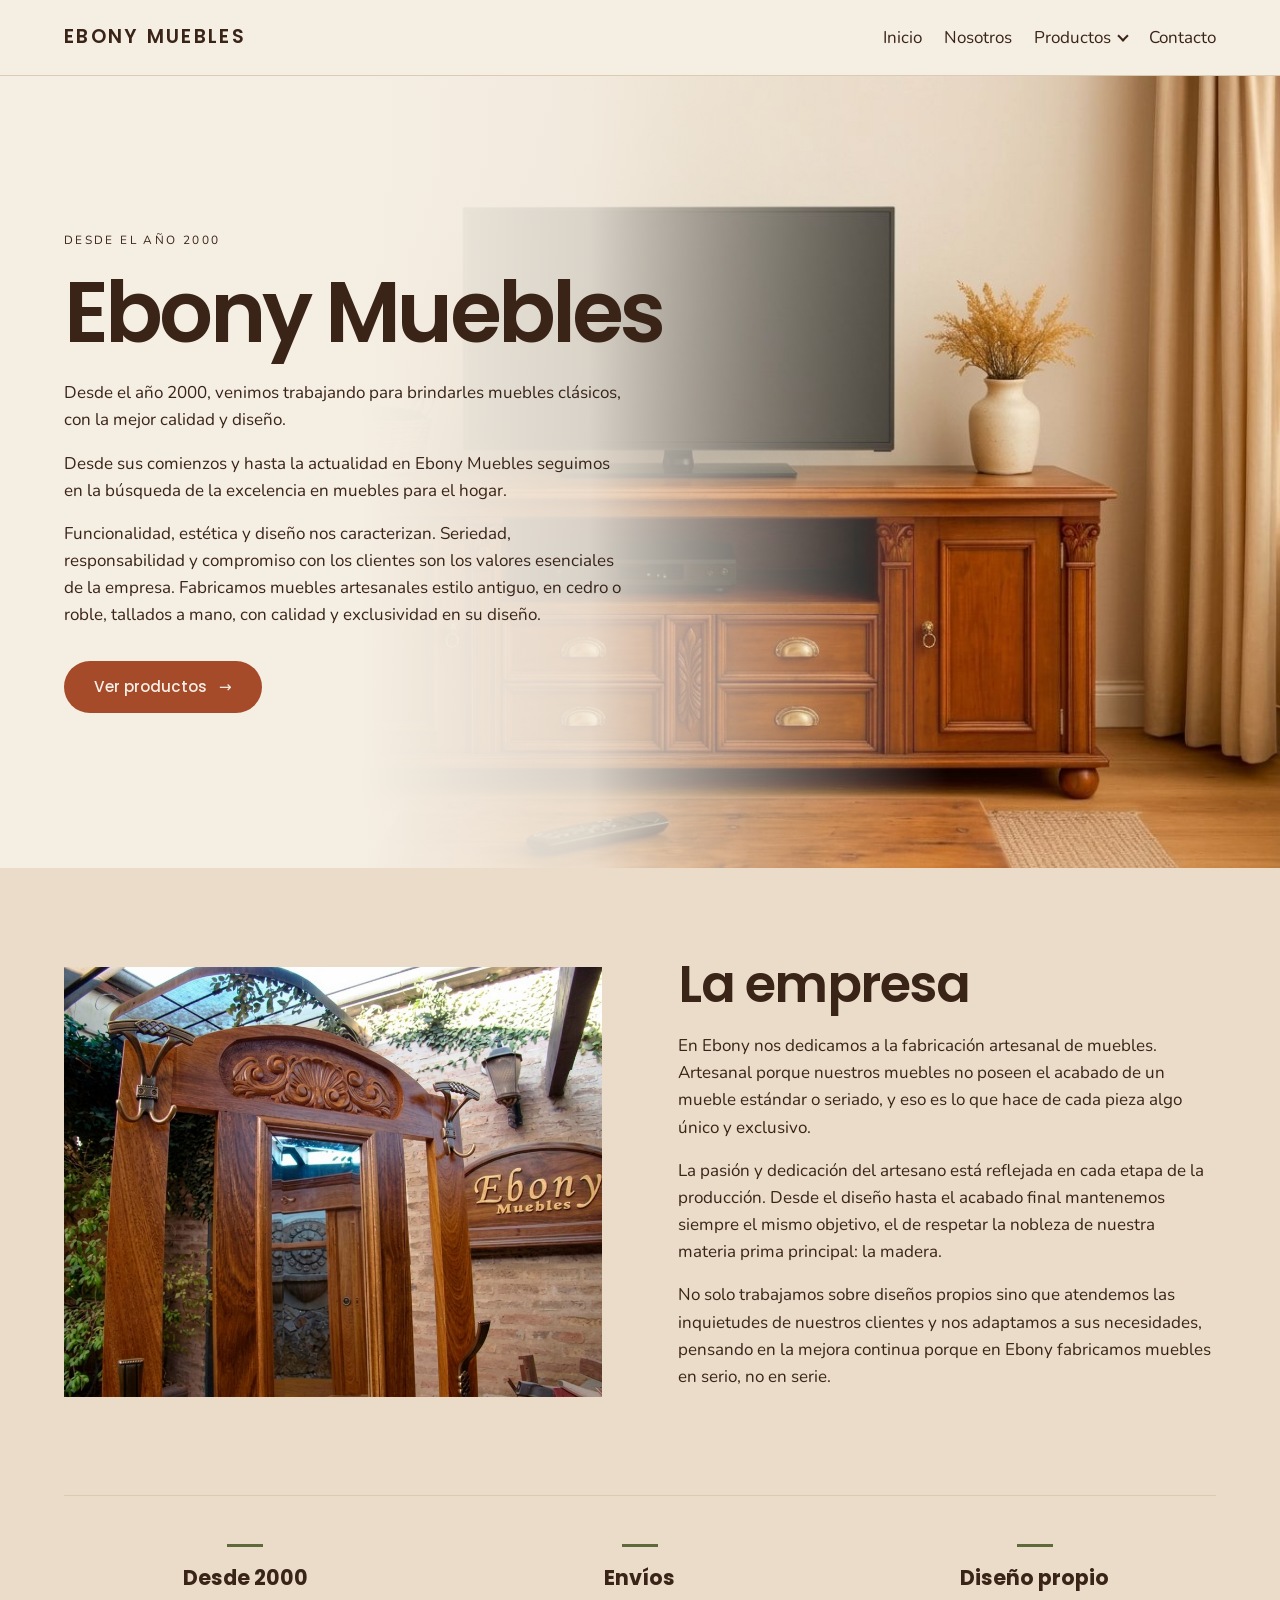
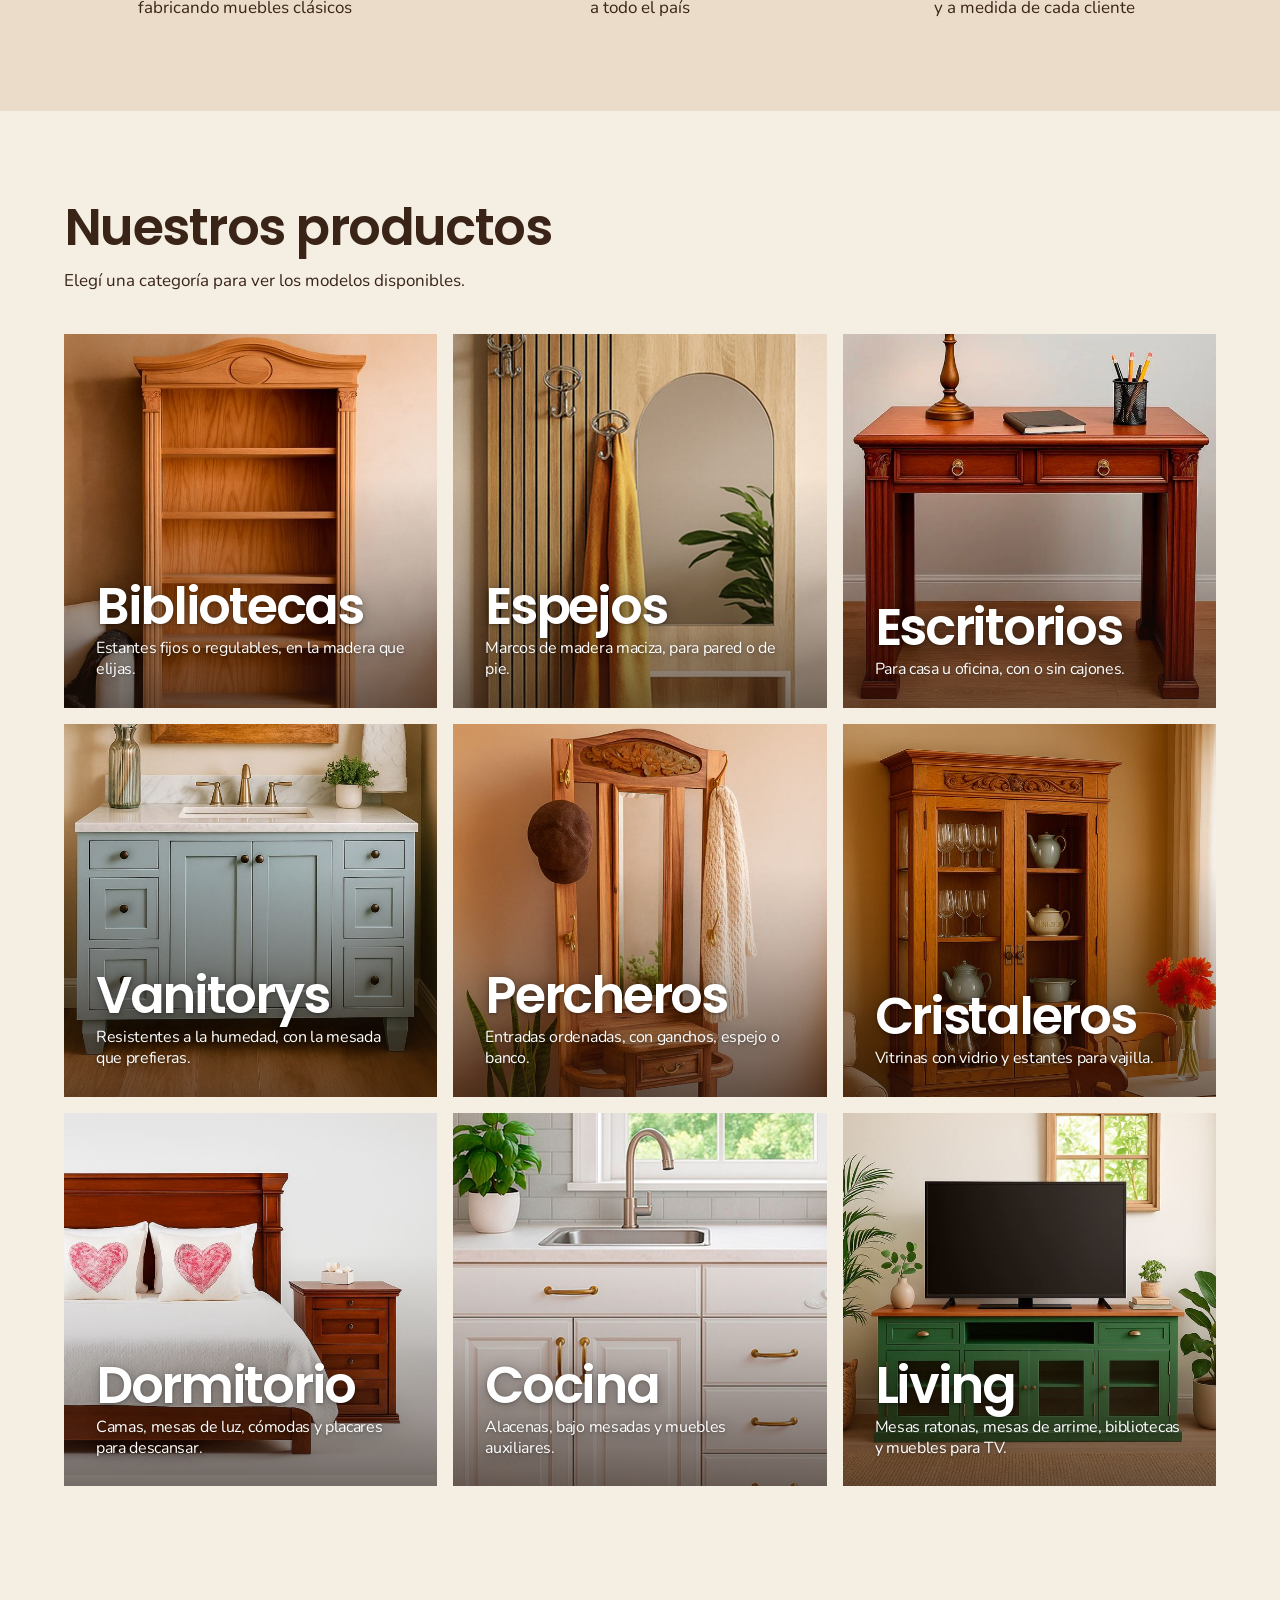
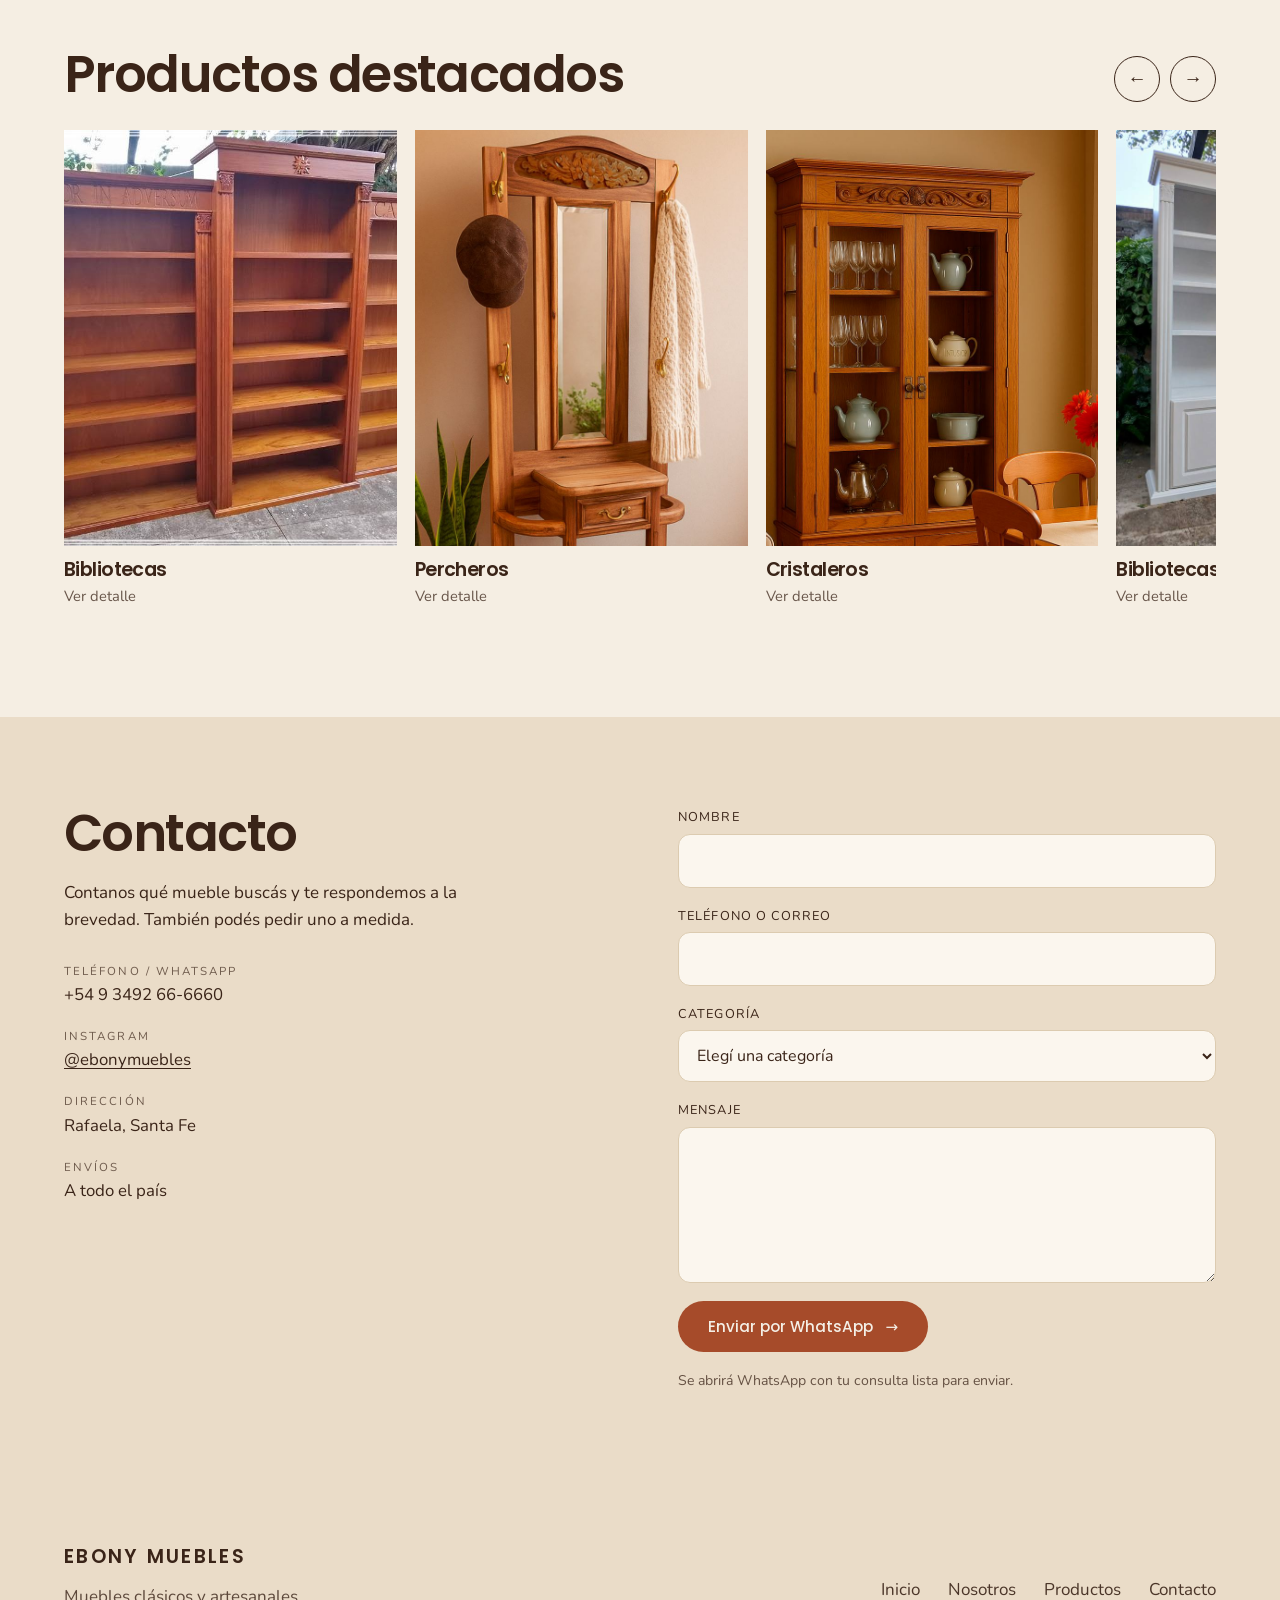
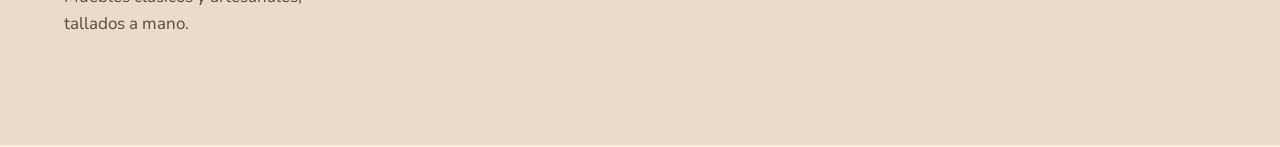
==== index.html @ c11d45dd "initial commit" ====
<!DOCTYPE html>
<html lang="es">
<head>
<meta charset="utf-8">
<meta name="viewport" content="width=device-width, initial-scale=1, viewport-fit=cover">
<title>Ebony Muebles — Muebles artesanales clásicos</title>
<link href="https://fonts.googleapis.com/css2?family=Poppins:wght@500;600;700&family=Nunito:wght@400;500;600;700&display=swap" rel="stylesheet">
<style>
:root{--bg:#f5eee3;--ink:#3a2418;--wood:#a64b2a;--moss:#5d6b3b;--sand:#eadcc8;--card:#fbf6ee;--line:#dccbb0;--olive:#a64b2a;--btnh:#6e3a22;--band:#4f5a35;--boucle:#d9cdbd;
box-sizing:border-box;padding-top:env(safe-area-inset-top,0px);padding-bottom:env(safe-area-inset-bottom,0px)}
html{color-scheme:light;scroll-padding-top:env(safe-area-inset-top,0px);scroll-behavior:smooth}
*{box-sizing:border-box}
body{margin:0;background:var(--bg);color:var(--ink);font:400 17px/1.6 Nunito,system-ui,sans-serif}
h1,h2,h3{font-family:Poppins,Nunito,system-ui,sans-serif;font-weight:600;line-height:1.05;letter-spacing:-.03em;margin:0}
a{color:inherit}
:focus-visible{outline:3px solid var(--wood);outline-offset:3px}
nav{display:flex;justify-content:space-between;align-items:center;padding:20px 5vw;position:sticky;top:env(safe-area-inset-top,0px);background:var(--bg);z-index:5;border-bottom:1px solid var(--line)}
nav b{font-family:Poppins,Nunito,system-ui,sans-serif;font-size:1.2rem;letter-spacing:.12em;text-transform:uppercase;font-weight:600}
nav div a{margin-left:22px;text-decoration:none}
nav div a:hover{color:var(--wood)}
.hero{position:relative;min-height:88vh;display:flex;align-items:center;padding:10vh 5vw;overflow:hidden;background:var(--bg)}
.hero h1{font-size:clamp(2.8rem,6.6vw,5.4rem);font-weight:600;letter-spacing:-.045em;line-height:.98}
.hero p{max-width:56ch;margin:0 0 16px}.hero h1{margin-bottom:24px}.hero .btn{margin-top:16px}
.btn{display:inline-block;background:var(--olive);color:#f4efe6;padding:15px 30px;border-radius:0;text-decoration:none;font-weight:500;font-size:.76rem;letter-spacing:.16em;text-transform:uppercase}
.btn:hover{filter:brightness(1.1)}

section{padding:10vh 5vw}
.about{background:var(--sand);display:grid;grid-template-columns:1fr 1fr;gap:6vw}
.about h2,.products h2{font-size:clamp(2.1rem,4vw,3.2rem)}
.about p{max-width:60ch;margin:0 0 16px}
.facts{display:grid;gap:20px;align-content:start}
.facts div{border-left:4px solid var(--moss);padding-left:18px}
.facts strong{font-size:1.7rem;font-family:Poppins,Nunito,system-ui,sans-serif;font-size:1.5rem;display:block}
.products h2{margin-bottom:12px}
.products>p{margin:0 0 40px;max-width:55ch}
.grid{display:grid;grid-template-columns:repeat(3,1fr);gap:16px}
.cat{position:relative;aspect-ratio:1/1;overflow:hidden;display:flex;flex-direction:column;justify-content:flex-end;padding:0 32px 28px;background:var(--img,none) center/cover,linear-gradient(160deg,var(--c1),var(--c2))}
.cat::after{content:"";position:absolute;inset:0;background:linear-gradient(to bottom,transparent 45%,var(--card) 92%);pointer-events:none}
.cat>*{position:relative;z-index:1}
.cat h3{font-size:clamp(2.1rem,3.8vw,3.1rem);margin-bottom:18px}
.cat .btn{align-self:flex-start;padding:12px 24px}


@media(max-width:900px){.grid{grid-template-columns:repeat(2,1fr)}}
@media(max-width:560px){.grid{grid-template-columns:1fr}.cat{padding:0 22px 22px}}
.gal{padding:6vh 5vw 10vh}.back{display:inline-block;margin-bottom:28px}
.gal h2{font-size:clamp(2.2rem,5vw,3.8rem)}.gal>p{margin:10px 0 36px;max-width:55ch}
.ggrid{display:grid;grid-template-columns:repeat(auto-fill,minmax(250px,1fr));gap:16px;margin-bottom:40px}
.gi{background:var(--card);border:1px solid var(--line)}
.gi i{display:block;aspect-ratio:4/3;background:var(--img,none) center/cover,linear-gradient(160deg,var(--c1),var(--c2))}
.gi div{padding:14px 16px 18px}.gi h3{font-size:1.5rem}.gi p{margin:4px 0 0;font-size:.92rem;opacity:.8}
.dd{display:inline-block;position:relative;margin-left:22px}
.dd summary{cursor:pointer;list-style:none;padding:4px 0}.dd summary::-webkit-details-marker{display:none}
.dd summary::after{content:"";display:inline-block;width:6px;height:6px;margin:0 0 3px 8px;border:solid currentColor;border-width:0 2px 2px 0;transform:rotate(45deg)}
.dd[open] summary::after{transform:rotate(-135deg);margin-bottom:-2px}
.dd summary:hover{color:var(--wood)}
.dd ul{position:absolute;right:0;top:calc(100% + 14px);min-width:210px;margin:0;padding:8px 0;list-style:none;background:var(--card);border:1px solid var(--line);box-shadow:0 8px 24px rgba(60,40,20,.12)}
.dd li a{display:block;margin:0;padding:9px 20px}.dd li a:hover{background:var(--sand);color:var(--wood)}
.dd li:first-child{border-bottom:1px solid var(--line);margin-bottom:6px}


@media(max-width:760px){.dd{margin-left:14px}.about{grid-template-columns:1fr}.hero{min-height:0;align-items:flex-start}.hero-bg{top:auto;height:55%;background-size:cover;background-position:center}.hero::after{background:linear-gradient(180deg,var(--bg) 0%,rgba(245,238,227,.93) 60%,rgba(245,238,227,.35) 100%)!important}nav div a{margin-left:14px}}
@media(prefers-reduced-motion:reduce){html{scroll-behavior:auto}}
.cat:nth-child(1){--c1:#c9a98a;--c2:#ebdfd0}.cat:nth-child(2){--c1:#d6c7b6;--c2:#efe8de}.cat:nth-child(3){--c1:#8a6048;--c2:#d9c4b0}.cat:nth-child(4){--c1:#cfc2b3;--c2:#ece5db}.cat:nth-child(5){--c1:#b58d6c;--c2:#e6d3c0}.cat:nth-child(6){--c1:#9c7254;--c2:#dfcab6}.cat:nth-child(7){--c1:#d9cbbb;--c2:#f0e9e0}.cat:nth-child(8){--c1:#c4b09b;--c2:#e9dfd2}.cat:nth-child(9){--c1:#a98068;--c2:#e4d2c1}
.micro{margin-top:34px;padding-top:16px;border-top:1px solid var(--ink);display:inline-block;font-size:.72rem;letter-spacing:.18em;text-transform:uppercase}
.micro i{font-style:normal;margin:0 8px;opacity:.5}
.band{background:var(--band);color:#f1ece0;display:grid;grid-template-columns:1fr auto 1fr;align-items:center;gap:24px;padding:44px 5vw}
.band p{font:600 clamp(1.6rem,3.4vw,2.7rem)/1.1 Poppins,Nunito,system-ui,sans-serif;margin:0;text-align:center}
.bl,.br{font-size:.72rem;letter-spacing:.16em;text-transform:uppercase;line-height:1.9;opacity:.85}
.br{text-align:right}
@media(max-width:760px){.band{grid-template-columns:1fr;text-align:center}.br{text-align:center}}
footer{background:var(--sand);color:var(--ink);padding:60px 5vw 28px;display:grid;grid-template-columns:1.4fr 1.2fr 1fr;gap:36px}
footer b{font:600 1.2rem Poppins,Nunito,system-ui,sans-serif;letter-spacing:.12em;text-transform:uppercase}
footer p{opacity:.8;max-width:30ch;margin:12px 0 0}
footer h4{margin:0 0 14px;font-size:.72rem;letter-spacing:.18em;text-transform:uppercase;opacity:.7;font-weight:500}
footer ul{list-style:none;margin:0;padding:0}footer ul.two{columns:2}
footer li{margin-bottom:8px}footer a{text-decoration:none;opacity:.9}footer a:hover{text-decoration:underline}
footer small{grid-column:1/-1;border-top:1px solid var(--line);padding-top:20px;opacity:.7}
@media(max-width:760px){footer{grid-template-columns:1fr}}
.hero-bg{position:absolute;inset:0;background:var(--hero-img,none) no-repeat right center/auto 100%}
.hero-bg svg{position:absolute;inset:0;width:100%;height:100%}
.hero::after{content:"";position:absolute;inset:0;background:linear-gradient(90deg,var(--bg) 0%,var(--bg) 28%,rgba(245,238,227,.88) 46%,rgba(245,238,227,0) 74%);pointer-events:none}
.hero>div:last-child{position:relative;z-index:1;max-width:620px}
.eyebrow{font-size:.74rem;letter-spacing:.2em;text-transform:uppercase;margin-bottom:22px}
.foto{display:block;width:100%;aspect-ratio:4/3;object-fit:cover;margin-bottom:32px}
.about{align-items:start}
.about{align-items:center}
.foto{margin-bottom:0;aspect-ratio:5/4}
.about .facts{grid-column:1/-1;grid-template-columns:repeat(3,1fr);gap:32px;padding-top:48px;margin-top:12px;border-top:1px solid var(--line)}
@media(max-width:760px){.about .facts{grid-template-columns:1fr;gap:24px;padding-top:32px}}
.btn{transition:background .3s,transform .3s,box-shadow .3s}
.btn::after{content:"\2192";display:inline-block;margin-left:12px;transition:transform .3s}
.btn:hover{filter:none;background:var(--btnh);transform:translateY(-3px);box-shadow:0 10px 22px rgba(42,33,28,.25)}
.btn:hover::after{transform:translateX(6px)}
.btn:active{transform:translateY(0);box-shadow:none}
.cat{background:linear-gradient(160deg,var(--c1),var(--c2))}
.cat::before{content:"";position:absolute;inset:0;background:var(--img,none) center/cover;transition:transform .8s cubic-bezier(.2,.7,.2,1)}
.cat:hover::before{transform:scale(1.08)}
.fotobox{overflow:hidden}
.fotobox .foto{transition:transform .8s cubic-bezier(.2,.7,.2,1)}
.fotobox:hover .foto{transform:scale(1.07)}
@media(prefers-reduced-motion:reduce){.btn,.btn::after,.cat::before,.fotobox .foto{transition:none}.btn:hover,.cat:hover::before,.fotobox:hover .foto,.btn:hover::after{transform:none}}
.contact{display:grid;grid-template-columns:1fr 1fr;gap:6vw;background:var(--sand)}
.contact h2{font-size:clamp(2.1rem,4vw,3.2rem);margin-bottom:18px}
.contact p{max-width:46ch;margin:0 0 28px}
.contact dl{margin:0}.contact dt{font-size:.72rem;letter-spacing:.18em;text-transform:uppercase;opacity:.7;margin-top:18px}
.contact dd{margin:2px 0 0;font-size:1.05rem}
#cf{display:grid;gap:18px;align-content:start}
#cf label{display:grid;gap:6px;font-size:.8rem;letter-spacing:.08em;text-transform:uppercase}
#cf input,#cf select,#cf textarea{font:inherit;font-size:1rem;letter-spacing:0;text-transform:none;color:var(--ink);background:var(--card);border:1px solid var(--line);border-radius:0;padding:13px 14px;width:100%}
#cf input:focus,#cf select:focus,#cf textarea:focus{outline:2px solid var(--wood);outline-offset:0}
#cf .invalid{border-color:#a33}
#cf button{justify-self:start;border:0;cursor:pointer;font-family:inherit}
.note{margin:0!important;font-size:.88rem;opacity:.75}
@media(max-width:760px){.contact{grid-template-columns:1fr;gap:36px}}
.contact dd a{text-decoration:underline;text-underline-offset:3px}.contact dd a:hover{color:var(--wood)}
.ggrid.masonry{display:grid;grid-template-columns:repeat(auto-fill,minmax(240px,1fr));gap:16px}
.ph{margin:0;aspect-ratio:1/1;overflow:hidden;cursor:zoom-in;background:var(--sand)}
.ph img{display:block;width:100%;height:100%;object-fit:cover;transition:transform .8s cubic-bezier(.2,.7,.2,1)}
.ph:hover img{transform:scale(1.06)}
#lb{position:fixed;inset:0;background:rgba(20,14,10,.93);display:none;align-items:center;justify-content:center;z-index:50}
#lb.on{display:flex}
#lb img{max-width:90vw;max-height:88vh;object-fit:contain}
.lbb{position:absolute;background:none;border:0;color:#f4efe6;font-size:2.6rem;line-height:1;cursor:pointer;padding:14px}
#lbp,#lbn{top:50%;transform:translateY(-50%)}
@media(prefers-reduced-motion:reduce){.ph img{transition:none}.ph:hover img{transform:none}}
.band{grid-template-columns:1fr;text-align:center}
footer{grid-template-columns:1fr auto;align-items:center}
footer ul.fl{display:flex;gap:28px;flex-wrap:wrap}footer ul.fl li{margin:0}
@media(max-width:760px){footer{grid-template-columns:1fr}footer ul.fl{gap:20px}}
@media(max-width:760px){
nav{flex-direction:column;gap:8px;padding:12px 5vw}
nav b{font-size:1rem}
nav div{display:flex;flex-wrap:wrap;justify-content:center;align-items:center;gap:4px 20px}
nav div a,.dd{margin-left:0;font-size:.95rem}
.dd{position:static}
.dd ul{left:5vw;right:5vw;top:100%;min-width:0}
}
@keyframes rise{from{opacity:0;transform:translateY(26px)}to{opacity:1;transform:none}}
@keyframes heroin{from{opacity:0;transform:scale(1.05)}}
@keyframes navin{from{opacity:0;transform:translateY(-14px)}}
nav{animation:navin .7s ease backwards}
.hero-bg{animation:heroin 1.8s ease-out backwards}
.hero>div:last-child>*{animation:rise .9s cubic-bezier(.2,.7,.2,1) backwards;animation-delay:calc(var(--i,0)*.13s + .15s)}
.hero>div:last-child>:nth-child(2){--i:1}.hero>div:last-child>:nth-child(3){--i:2}.hero>div:last-child>:nth-child(4){--i:3}.hero>div:last-child>:nth-child(5){--i:4}.hero>div:last-child>:nth-child(6){--i:5}
.gal>*:not(.ggrid){animation:rise .8s cubic-bezier(.2,.7,.2,1) backwards}
.rv{opacity:0;transform:translateY(30px);transition:opacity .9s ease,transform .9s cubic-bezier(.2,.7,.2,1);transition-delay:var(--d,0s)}
.rv.in{opacity:1;transform:none}
@media(prefers-reduced-motion:reduce){nav,.hero-bg,.hero>div:last-child>*,.gal>*{animation:none}.rv{opacity:1;transform:none;transition:none}}
.vacio{grid-column:1/-1;opacity:.75;margin:0}
.cat{color:#fff;text-decoration:none}
.cat::after{background:linear-gradient(to top,rgba(32,18,10,.62) 0%,rgba(32,18,10,.18) 38%,rgba(32,18,10,0) 62%)}
.cat h3{font-size:clamp(2rem,4vw,3.4rem);letter-spacing:-.045em;line-height:1;margin-bottom:6px}
.cat p{margin:0;font-size:1rem;line-height:1.3;letter-spacing:-.02em;max-width:34ch}
.cat h3,.cat p{text-shadow:0 2px 14px rgba(0,0,0,.35),0 1px 3px rgba(0,0,0,.3)}
.btn{border-radius:999px;font-family:Poppins,Nunito,system-ui,sans-serif;font-weight:500;font-size:.95rem;letter-spacing:0;text-transform:none;padding:14px 30px}
#cf button{font-family:Poppins,Nunito,system-ui,sans-serif}
#cf input,#cf select,#cf textarea{border-radius:12px}
.facts strong{font-size:1.3rem}
.featured{padding:8vh 0 10vh 5vw}
.fhead{display:flex;justify-content:space-between;align-items:flex-end;gap:20px;padding-right:5vw;margin-bottom:28px}
.fhead h2{font-size:clamp(2.1rem,4vw,3.2rem)}
.farrows{display:flex;gap:10px}
.farrows button{width:46px;height:46px;border-radius:50%;border:1px solid var(--ink);background:none;color:var(--ink);font-size:1.2rem;cursor:pointer;transition:background .3s,color .3s,border-color .3s}
.farrows button:hover{background:var(--olive);border-color:var(--olive);color:#fff}
.ftrack{display:flex;gap:18px;overflow-x:auto;scroll-snap-type:x mandatory;padding:0 5vw 18px 0;scrollbar-width:thin;scrollbar-color:var(--line) transparent}
.fi{flex:0 0 clamp(240px,26vw,340px);scroll-snap-align:start;text-decoration:none}
.fi .im{aspect-ratio:4/5;overflow:hidden;background:var(--sand)}
.fi img{display:block;width:100%;height:100%;object-fit:cover;transition:transform .8s cubic-bezier(.2,.7,.2,1)}
.fi:hover img{transform:scale(1.07)}
.fi h3{font-size:1.2rem;margin:14px 0 2px}
.fi span{font-size:.92rem;opacity:.75}
@media(prefers-reduced-motion:reduce){.fi img{transition:none}.fi:hover img{transform:none}}
.facts div{border-left:0;padding-left:0;text-align:center}
.facts div::before{content:"";display:block;width:36px;height:3px;background:var(--moss);margin:0 auto 14px}
.featured{padding:8vh 5vw 10vh}
.fhead{padding-right:0}
.ftrack{padding:0 0 18px}
#lb{padding:3vh 3vw}
.lbbox{display:flex;width:min(1100px,100%);height:min(86vh,760px);background:var(--bg);overflow:hidden}
.lbimg{position:relative;flex:1 1 60%;min-width:0;background:#1d130d;display:flex;align-items:center;justify-content:center}
#lb .lbimg img{width:100%;height:100%;max-width:none;max-height:none;object-fit:contain}
.lbimg .lbb{background:rgba(0,0,0,.3);border-radius:50%;width:44px;height:44px;padding:0;font-size:1.8rem;display:flex;align-items:center;justify-content:center}
.lbinfo{flex:0 0 360px;padding:36px 30px;overflow:auto;display:flex;flex-direction:column;gap:12px;color:var(--ink)}
.lbinfo #lbcat{font-size:.8rem;letter-spacing:.12em;text-transform:uppercase;opacity:.65}
.lbinfo #lbcat:empty{display:none}
.lbinfo h3{font-size:1.7rem}
.lbinfo p{margin:0}
.lbinfo .price{font-weight:700;font-size:1.25rem;color:var(--wood)}
.lbinfo .price:empty{display:none}
.lbinfo .btn{align-self:flex-start;margin-top:10px;color:#fff}
.lbinfo .more{font-size:.92rem;text-decoration:underline;text-underline-offset:3px}
@media(max-width:760px){.lbbox{flex-direction:column;height:92vh}.lbimg{flex:0 0 50%}.lbinfo{flex:1 1 auto;padding:20px}}
</style>
</head>
<body>
<nav><b>Ebony Muebles</b><div><a href="#inicio">Inicio</a><a href="#nosotros">Nosotros</a><details class="dd" id="dd"><summary>Productos</summary><ul><li><a href="#productos">Ver todos</a></li><li><a href="#/bibliotecas">Bibliotecas</a></li><li><a href="#/espejos">Espejos</a></li><li><a href="#/escritorios">Escritorios</a></li><li><a href="#/vanitorys">Vanitorys</a></li><li><a href="#/percheros">Percheros</a></li><li><a href="#/cristaleros">Cristaleros</a></li><li><a href="#/dormitorio">Dormitorio</a></li><li><a href="#/cocina">Cocina</a></li><li><a href="#/living">Living</a></li></ul></details><a href="#contacto">Contacto</a></div></nav>

<div id="home">
<header class="hero" id="inicio">
<div class="hero-bg" role="img" aria-label="Mueble de living tallado en madera" style="--hero-img:url(imagenes/inicio.jpg)"></div>
<div>
<div class="eyebrow">Desde el año 2000</div>
<h1>Ebony Muebles</h1>
<p>Desde el año 2000, venimos trabajando para brindarles muebles clásicos, con la mejor calidad y diseño.</p>
<p>Desde sus comienzos y hasta la actualidad en Ebony Muebles seguimos en la búsqueda de la excelencia en muebles para el hogar.</p>
<p>Funcionalidad, estética y diseño nos caracterizan. Seriedad, responsabilidad y compromiso con los clientes son los valores esenciales de la empresa. Fabricamos muebles artesanales estilo antiguo, en cedro o roble, tallados a mano, con calidad y exclusividad en su diseño.</p>
<a class="btn" href="#productos">Ver productos</a>
</div>
</header>

<section class="about" id="nosotros">
<div class="fotobox"><img class="foto" alt="Perchero tallado a mano en el taller de Ebony Muebles" src="imagenes/empresa.jpg"></div>
<div class="atext">
<h2>La empresa</h2>
<p style="margin-top:20px">En Ebony nos dedicamos a la fabricación artesanal de muebles. Artesanal porque nuestros muebles no poseen el acabado de un mueble estándar o seriado, y eso es lo que hace de cada pieza algo único y exclusivo.</p>
<p>La pasión y dedicación del artesano está reflejada en cada etapa de la producción. Desde el diseño hasta el acabado final mantenemos siempre el mismo objetivo, el de respetar la nobleza de nuestra materia prima principal: la madera.</p>
<p>No solo trabajamos sobre diseños propios sino que atendemos las inquietudes de nuestros clientes y nos adaptamos a sus necesidades, pensando en la mejora continua porque en Ebony fabricamos muebles en serio, no en serie.</p>
</div>
<div class="facts">
<div><strong>Desde 2000</strong>fabricando muebles clásicos</div>
<div><strong>Envíos</strong>a todo el país</div>
<div><strong>Diseño propio</strong>y a medida de cada cliente</div>
</div>
</section>

<section class="products" id="productos">
<h2>Nuestros productos</h2>
<p>Elegí una categoría para ver los modelos disponibles.</p>
<div class="grid">
<a class="cat" style="--img:url(imagenes/portadas/bibliotecas.jpg)" href="#/bibliotecas"><h3>Bibliotecas</h3><p>Estantes fijos o regulables, en la madera que elijas.</p></a>
<a class="cat" style="--img:url(imagenes/portadas/espejos.jpg)" href="#/espejos"><h3>Espejos</h3><p>Marcos de madera maciza, para pared o de pie.</p></a>
<a class="cat" style="--img:url(imagenes/portadas/escritorios.jpg)" href="#/escritorios"><h3>Escritorios</h3><p>Para casa u oficina, con o sin cajones.</p></a>
<a class="cat" style="--img:url(imagenes/portadas/vanitorys.jpg)" href="#/vanitorys"><h3>Vanitorys</h3><p>Resistentes a la humedad, con la mesada que prefieras.</p></a>
<a class="cat" style="--img:url(imagenes/portadas/percheros.jpg)" href="#/percheros"><h3>Percheros</h3><p>Entradas ordenadas, con ganchos, espejo o banco.</p></a>
<a class="cat" style="--img:url(imagenes/portadas/cristaleros.jpg)" href="#/cristaleros"><h3>Cristaleros</h3><p>Vitrinas con vidrio y estantes para vajilla.</p></a>
<a class="cat" style="--img:url(imagenes/portadas/dormitorio.jpg)" href="#/dormitorio"><h3>Dormitorio</h3><p>Camas, mesas de luz, cómodas y placares para descansar.</p></a>
<a class="cat" style="--img:url(imagenes/portadas/cocina.jpg)" href="#/cocina"><h3>Cocina</h3><p>Alacenas, bajo mesadas y muebles auxiliares.</p></a>
<a class="cat" style="--img:url(imagenes/portadas/living.jpg)" href="#/living"><h3>Living</h3><p>Mesas ratonas, mesas de arrime, bibliotecas y muebles para TV.</p></a>
</div>
</section>
<section class="featured" id="destacados">
<div class="fhead"><h2>Productos destacados</h2><div class="farrows"><button id="fp" aria-label="Anterior">&larr;</button><button id="fn" aria-label="Siguiente">&rarr;</button></div></div>
<div class="ftrack" id="ft" tabindex="0" aria-label="Productos destacados"></div>
</section>
<section class="contact" id="contacto">
<div>
<h2>Contacto</h2>
<p>Contanos qué mueble buscás y te respondemos a la brevedad. También podés pedir uno a medida.</p>
<dl>
<dt>Teléfono / WhatsApp</dt><dd>+54 9 3492 66-6660</dd>
<dt>Instagram</dt><dd><a href="https://www.instagram.com/ebonymuebles" target="_blank" rel="noopener">@ebonymuebles</a></dd>
<dt>Dirección</dt><dd>Rafaela, Santa Fe</dd>
<dt>Envíos</dt><dd>A todo el país</dd>
</dl>
</div>
<form id="cf" novalidate>
<label>Nombre<input id="cn" required autocomplete="name"></label>
<label>Teléfono o correo<input id="cc" required autocomplete="email"></label>
<label>Categoría<select id="cs"><option value="">Elegí una categoría</option><option value="Bibliotecas">Bibliotecas</option><option value="Espejos">Espejos</option><option value="Escritorios">Escritorios</option><option value="Vanitorys">Vanitorys</option><option value="Percheros">Percheros</option><option value="Cristaleros">Cristaleros</option><option value="Dormitorio">Dormitorio</option><option value="Cocina">Cocina</option><option value="Living">Living</option><option value="Otro">Otro mueble</option></select></label>
<label>Mensaje<textarea id="cm" rows="5" required></textarea></label>
<button class="btn" type="submit">Enviar por WhatsApp</button>
<p id="cr" class="note" role="status">Se abrirá WhatsApp con tu consulta lista para enviar.</p>
</form>
</section>
</div>

<main id="galeria" hidden>
<section class="gal"><a class="back" href="#productos">Volver a productos</a><h2 id="gt"></h2><p id="gd"></p><div class="ggrid" id="gg"></div><a class="btn" href="#contacto">Consultar por esta categoría</a></section>
</main>

<footer>
<div><b>Ebony Muebles</b><p>Muebles clásicos y artesanales, tallados a mano.</p></div>
<div><ul class="fl"><li><a href="#inicio">Inicio</a></li><li><a href="#nosotros">Nosotros</a></li><li><a href="#productos">Productos</a></li><li><a href="#contacto">Contacto</a></li></ul></div>
<small>© 2026 Ebony Muebles. Todos los derechos reservados.</small>
</footer>
<div id="lb" role="dialog" aria-modal="true" aria-label="Detalle del producto"><button class="lbb" id="lbx" aria-label="Cerrar" style="top:calc(env(safe-area-inset-top,0px) + 6px);right:8px">&times;</button>
<div class="lbbox"><div class="lbimg"><button class="lbb" id="lbp" aria-label="Anterior" style="left:8px">&lsaquo;</button><img alt=""><button class="lbb" id="lbn" aria-label="Siguiente" style="right:8px">&rsaquo;</button></div>
<aside class="lbinfo"><span id="lbcat"></span><h3 id="lbt"></h3><p id="lbd"></p><p class="price" id="lbpr"></p><a class="btn" id="lbw" target="_blank" rel="noopener">Consultar por WhatsApp</a><a class="more" id="lbmore" href="#">Ver más de esta categoría</a></aside></div></div>
<script src="config.js"></script>
<script>
const C={
bibliotecas:["Bibliotecas", "Estantes fijos o regulables, en la madera que elijas."],
espejos:["Espejos", "Marcos de madera maciza, para pared o de pie."],
escritorios:["Escritorios", "Para casa u oficina, con o sin cajones."],
vanitorys:["Vanitorys", "Resistentes a la humedad, con la mesada que prefieras."],
percheros:["Percheros", "Entradas ordenadas, con ganchos, espejo o banco."],
cristaleros:["Cristaleros", "Vitrinas con vidrio y estantes para vajilla."],
dormitorio:["Dormitorio", "Camas, mesas de luz, cómodas y placares para descansar."],
cocina:["Cocina", "Alacenas, bajo mesadas y muebles auxiliares."],
living:["Living", "Mesas ratonas, mesas de arrime, bibliotecas y muebles para TV."]};
const WA='5493492666660';
const cf=document.getElementById('cf'),cs=document.getElementById('cs');
cf.addEventListener('submit',e=>{
 e.preventDefault();
 const f=['cn','cc','cm'].map(i=>document.getElementById(i));let ok=true;
 f.forEach(x=>{const bad=!x.value.trim();x.classList.toggle('invalid',bad);if(bad)ok=false});
 const r=document.getElementById('cr');
 if(!ok){r.textContent='Completá tu nombre, un dato de contacto y el mensaje.';return}
 const body=`Nombre: ${f[0].value}\nContacto: ${f[1].value}\nCategoría: ${cs.value||'-'}\n\n${f[2].value}`;
 r.textContent='Se abrirá WhatsApp con tu consulta lista para enviar.';
 window.open(`https://wa.me/${WA}?text=${encodeURIComponent('Hola, quiero hacer una consulta.\n\n'+body)}`,'_blank','noopener');
});
let lastCat='';
/* ===== FOTOS DE CADA CATEGORÍA =====
   Las fotos van en la carpeta imagenes/<categoria>/ con nombres 01.jpg, 02.jpg, 03.jpg...
   Acá indicá cuántas fotos hay en cada carpeta. */
const FOTOS={bibliotecas: 20, espejos: 1, escritorios: 1, vanitorys: 1, percheros: 1, cristaleros: 1, dormitorio: 1, cocina: 1, living: 1};
const P=Object.fromEntries(Object.entries(FOTOS).map(([k,n])=>[k,Array.from({length:n},(_,i)=>`imagenes/${k}/${String(i+1).padStart(2,'0')}.jpg`)]));
/* Fotos de "Productos destacados": ['categoria', número de foto menos 1]. Ej: ['bibliotecas',2] es la foto 03 de esa carpeta. */
const DESTACADOS=[['bibliotecas',19],['percheros',0],['cristaleros',0],['bibliotecas',2],['dormitorio',0],['escritorios',0],['bibliotecas',15],['living',0],['vanitorys',0],['bibliotecas',18],['espejos',0],['cocina',0]];
/* Datos de cada producto (opcional). Clave: 'categoria/NN' (NN = número de la foto, ej. '03').
   Campos: n = nombre, d = descripción, p = precio. Si una foto no está acá, se muestra la categoría.
   Ejemplo:  'bibliotecas/03':{n:'Biblioteca blanca con puertas',d:'Dos cuerpos, estantes regulables.',p:'$ 450.000'}, */
const PRODUCTOS={
};
const pk=x=>x.k+'/'+String(x.i+1).padStart(2,'0');
const esc=s=>String(s).replace(/[&<>"']/g,c=>({'&':'&amp;','<':'&lt;','>':'&gt;','"':'&quot;',"'":'&#39;'}[c]));
let FEAT=DESTACADOS.map(([k,i])=>({u:(P[k]||[])[i],k,i})).filter(x=>x.u);
function renderFeat(){const t=document.getElementById('ft');t.innerHTML=FEAT.map((x,n)=>{const pr=PRODUCTOS[pk(x)]||{},nm=esc(pr.n||C[x.k][0]);return `<a class="fi" href="#/${x.k}" data-n="${n}"><div class="im"><img loading="lazy" src="${esc(x.u)}" alt="${nm}"></div><h3>${nm}</h3><span>${esc(pr.p||'Ver detalle')}</span></a>`}).join('')}
renderFeat();
(function(){const t=document.getElementById('ft');const go=d=>t.scrollBy({left:d*t.clientWidth*.8,behavior:'smooth'});
document.getElementById('fp').onclick=()=>go(-1);document.getElementById('fn').onclick=()=>go(1)})();
let slug='';
const lb=document.getElementById('lb'),lbi=lb.querySelector('.lbimg img'),g=id=>document.getElementById(id);let LBI=[],cur=0;
function openViewer(items,i){LBI=items;lbShow(i)}
function lbShow(i){const L=LBI;if(!L.length)return;cur=(i+L.length)%L.length;const it=L[cur],n=String(it.i+1).padStart(2,'0'),pr=PRODUCTOS[it.k+'/'+n]||{},cat=C[it.k][0],name=pr.n||cat,label=pr.n?pr.n+' ('+cat+')':cat+', foto '+n;
lbi.src=it.u;lbi.alt=name;g('lbcat').textContent=pr.n?cat:'';g('lbt').textContent=name;g('lbd').textContent=pr.d||C[it.k][1];g('lbpr').textContent=pr.p||'';
g('lbw').href='https://wa.me/'+WA+'?text='+encodeURIComponent('Hola, me interesa este mueble: '+label+'. ¿Podrían darme más información?');
g('lbmore').href='#/'+it.k;g('lbp').style.display=g('lbn').style.display=L.length>1?'':'none';lb.classList.add('on')}
function lbClose(){lb.classList.remove('on');lbi.removeAttribute('src')}
g('gg').addEventListener('click',e=>{const f=e.target.closest('.ph');if(f)openViewer((P[slug]||[]).map((u,i)=>({u,k:slug,i})),+f.dataset.i)});
g('ft').addEventListener('click',e=>{const a=e.target.closest('.fi');if(!a)return;e.preventDefault();openViewer(FEAT,+a.dataset.n)});
g('lbx').onclick=lbClose;g('lbmore').onclick=lbClose;
g('lbp').onclick=()=>lbShow(cur-1);g('lbn').onclick=()=>lbShow(cur+1);
lb.addEventListener('click',e=>{if(e.target===lb)lbClose()});
document.addEventListener('keydown',e=>{if(!lb.classList.contains('on'))return;if(e.key==='Escape')lbClose();if(e.key==='ArrowLeft')lbShow(cur-1);if(e.key==='ArrowRight')lbShow(cur+1)});
const io='IntersectionObserver' in window?new IntersectionObserver(es=>es.forEach(e=>{if(e.isIntersecting){e.target.classList.add('in');io.unobserve(e.target)}}),{threshold:.12,rootMargin:'0px 0px -5% 0px'}):null;
function rv(list){const by=new Map();list.forEach(el=>{if(el.classList.contains('rv'))return;el.classList.add('rv');const p=el.parentElement,k=by.get(p)||0;by.set(p,k+1);el.style.setProperty('--d',(k%3)*.12+'s');io?io.observe(el):el.classList.add('in')})}
rv(document.querySelectorAll('.band p,.about .fotobox,.about .atext,.about .facts>div,.products h2,.products>p,.cat,.contact>div,#cf,footer>*'));
rv(document.querySelectorAll('.fhead,.ftrack'));
function rvGal(){rv(document.querySelectorAll('#gg .ph,#gg .gi'))}
const home=document.getElementById('home'),gal=document.getElementById('galeria');
function route(){
 const m=location.hash.match(/^#\/(\w+)/),c=m&&C[m[1]];
 if(c){
  document.getElementById('gt').textContent=c[0];document.getElementById('gd').textContent=c[1];
  const gg=document.getElementById('gg'),ph=P[m[1]]||[];slug=m[1];gg.className='ggrid masonry';gg.innerHTML=ph.length?ph.map((u,i)=>`<figure class="ph" data-i="${i}"><img loading="lazy" src="${u}" alt="${c[0]} de Ebony Muebles, foto ${i+1}"></figure>`).join(''):'<p class="vacio">Pronto vamos a subir fotos de esta categoría.</p>';
  lastCat=c[0];rvGal();home.hidden=true;gal.hidden=false;window.scrollTo(0,0);document.title=c[0]+" — Ebony Muebles";
 }else{
  const was=home.hidden;if(location.hash==='#contacto'&&lastCat&&was)cs.value=lastCat;home.hidden=false;gal.hidden=true;document.title="Ebony Muebles — Muebles artesanales clásicos";
  const t=document.getElementById(location.hash.slice(1));if(t&&was)t.scrollIntoView();
 }
}
const dd=document.getElementById('dd');
document.addEventListener('click',e=>{if(!dd.contains(e.target)||e.target.closest('li a'))dd.open=false});
document.addEventListener('keydown',e=>{if(e.key==='Escape')dd.open=false});
/* ===== Productos desde Supabase (si config.js está completo) ===== */
async function cargarSupabase(){
 if(typeof SUPA_URL!=='string'||!SUPA_URL||!SUPA_KEY)return false;
 try{
  const r=await fetch(SUPA_URL.replace(/\/+$/,'')+'/rest/v1/productos?select=*&visible=eq.true&order=orden.asc,id.asc',{headers:{apikey:SUPA_KEY}});
  if(!r.ok)return false;
  const rows=await r.json(),seen={},dest=[];
  rows.forEach(x=>{const k=x.categoria;if(!C[k]||!x.imagen_url)return;
   if(!seen[k]){seen[k]=1;P[k]=[];Object.keys(PRODUCTOS).forEach(q=>{if(q.startsWith(k+'/'))delete PRODUCTOS[q]})}
   const i=P[k].push(x.imagen_url)-1;
   PRODUCTOS[k+'/'+String(i+1).padStart(2,'0')]={n:x.nombre,d:x.descripcion||''};
   if(x.destacado)dest.push({u:x.imagen_url,k,i})});
  if(dest.length)FEAT=dest;
  return rows.length>0;
 }catch(e){return false}
}
addEventListener('hashchange',route);route();
cargarSupabase().then(ok=>{if(!ok)return;renderFeat();if(location.hash.startsWith('#/'))route()});
</script>
</body>
</html>
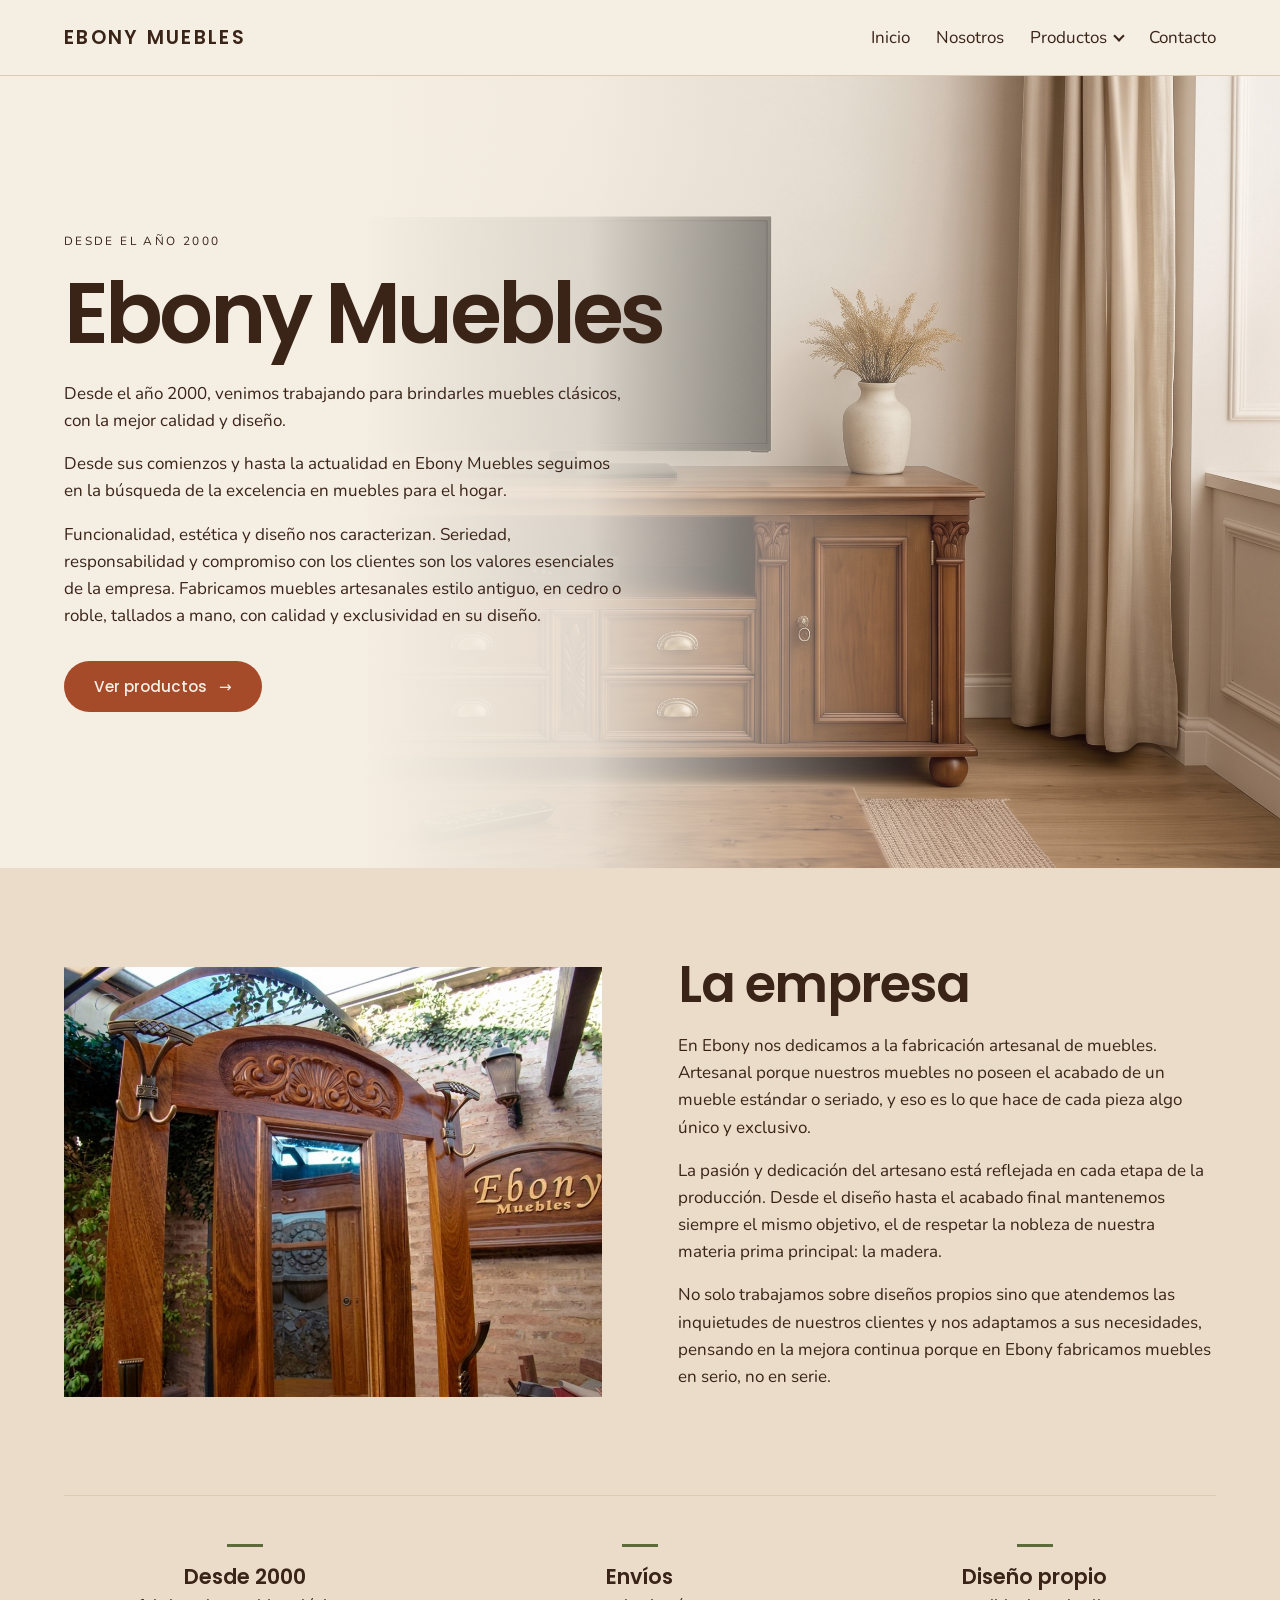
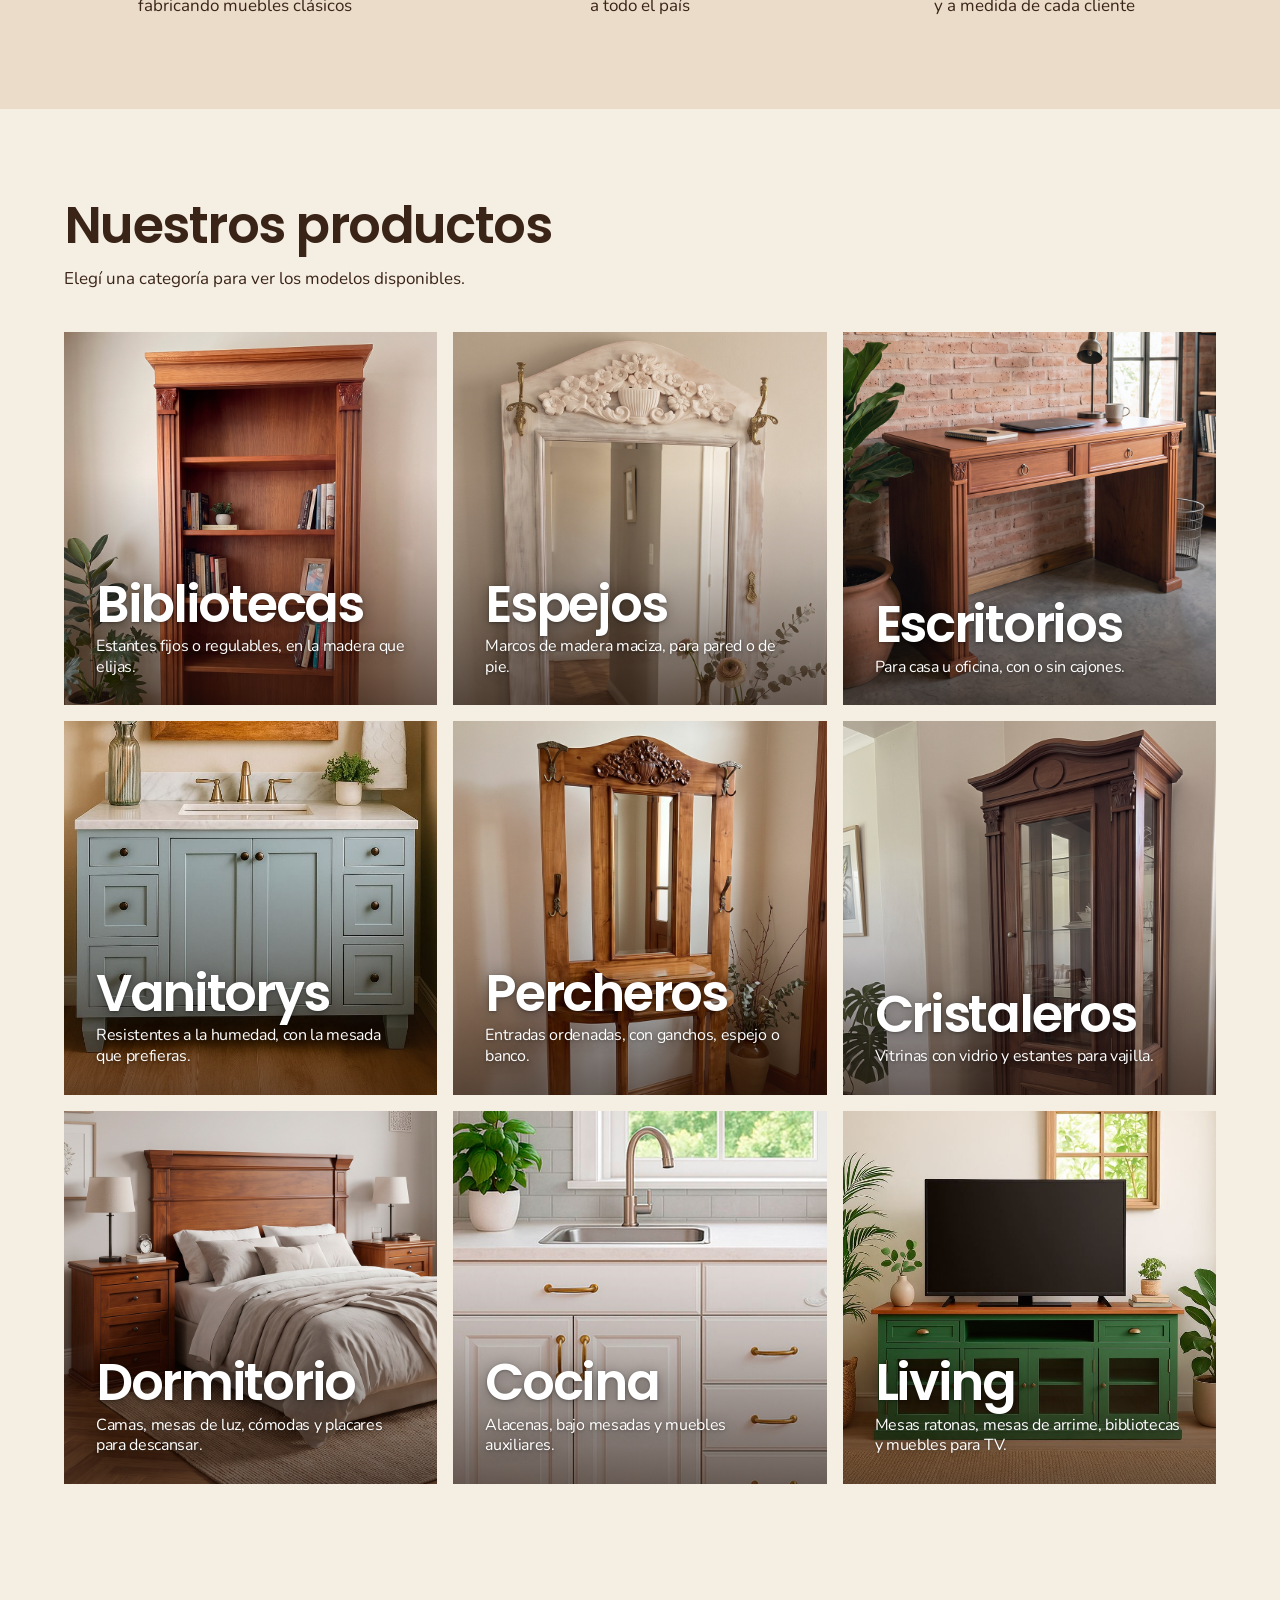
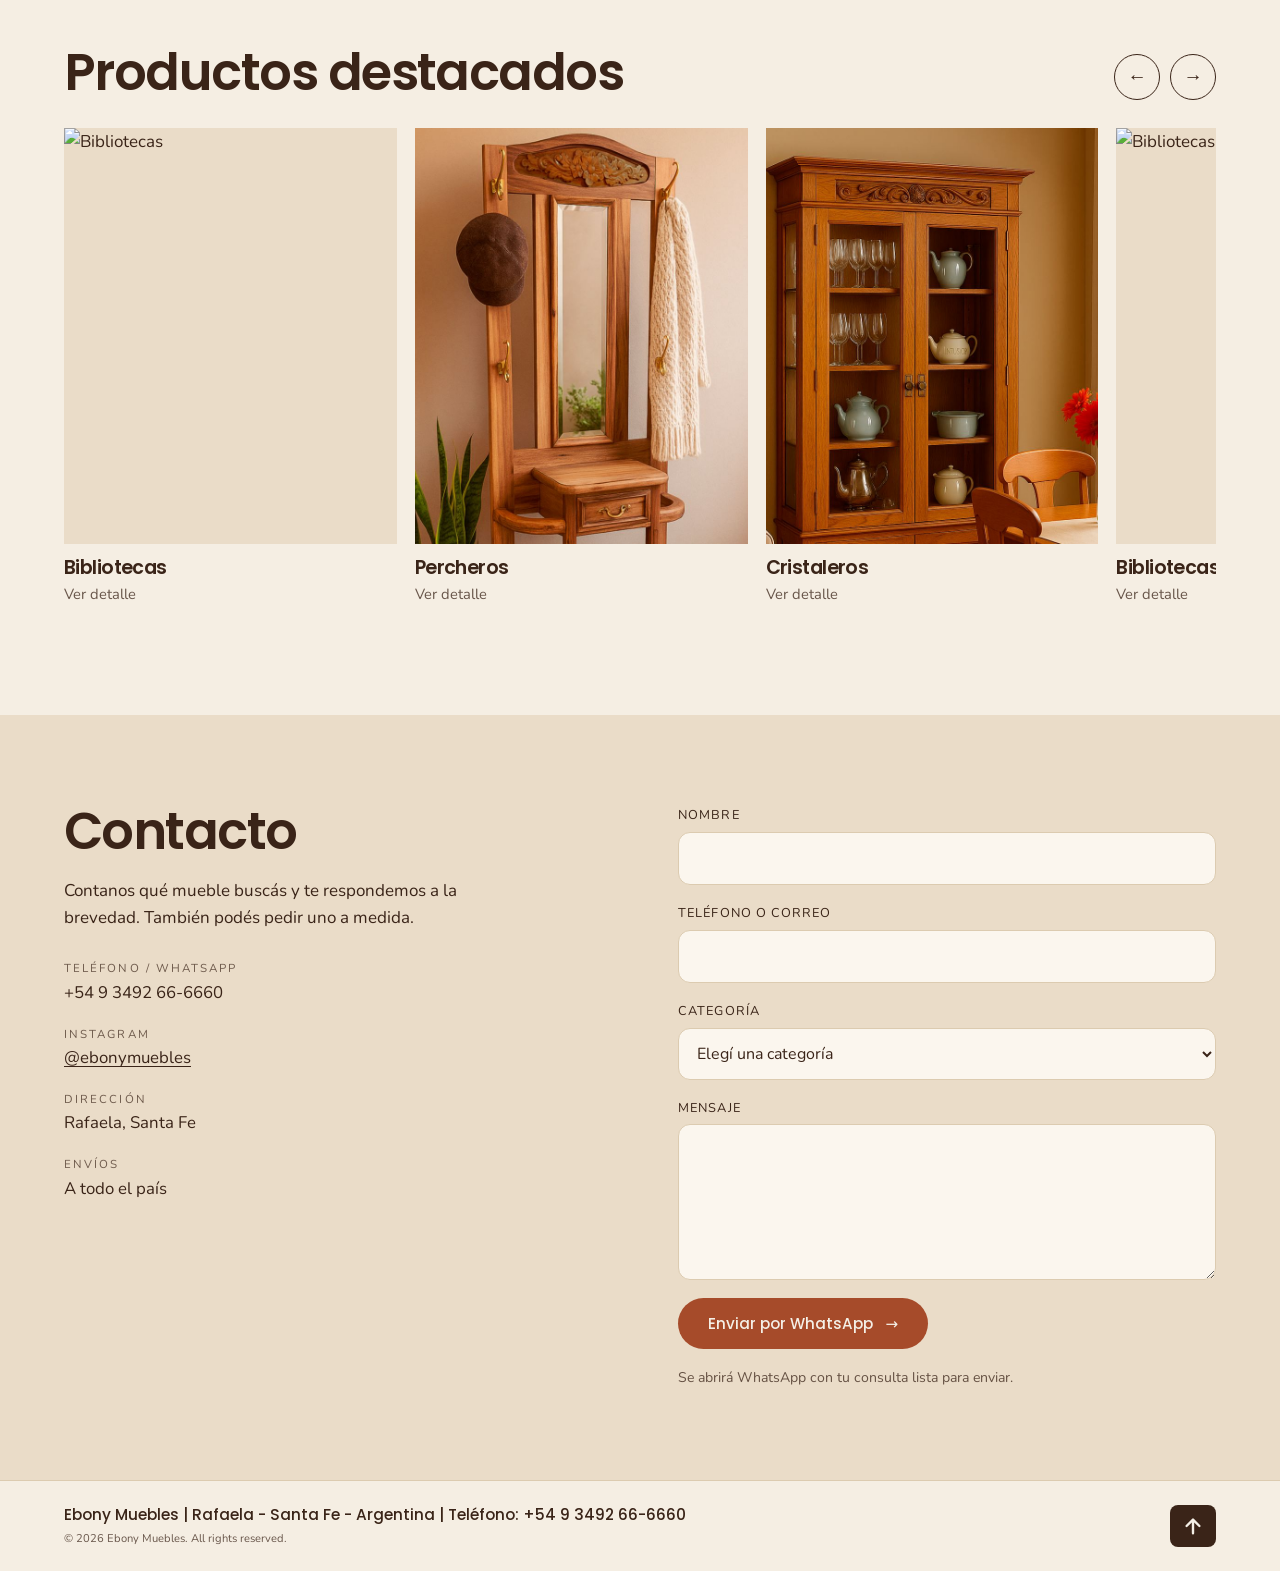
==== commit 0f4a5588: "reestructura" ====
--- a/index.html
+++ b/index.html
@@ -5,201 +5,35 @@
 <meta name="viewport" content="width=device-width, initial-scale=1, viewport-fit=cover">
 <title>Ebony Muebles — Muebles artesanales clásicos</title>
 <link href="https://fonts.googleapis.com/css2?family=Poppins:wght@500;600;700&family=Nunito:wght@400;500;600;700&display=swap" rel="stylesheet">
-<style>
-:root{--bg:#f5eee3;--ink:#3a2418;--wood:#a64b2a;--moss:#5d6b3b;--sand:#eadcc8;--card:#fbf6ee;--line:#dccbb0;--olive:#a64b2a;--btnh:#6e3a22;--band:#4f5a35;--boucle:#d9cdbd;
-box-sizing:border-box;padding-top:env(safe-area-inset-top,0px);padding-bottom:env(safe-area-inset-bottom,0px)}
-html{color-scheme:light;scroll-padding-top:env(safe-area-inset-top,0px);scroll-behavior:smooth}
-*{box-sizing:border-box}
-body{margin:0;background:var(--bg);color:var(--ink);font:400 17px/1.6 Nunito,system-ui,sans-serif}
-h1,h2,h3{font-family:Poppins,Nunito,system-ui,sans-serif;font-weight:600;line-height:1.05;letter-spacing:-.03em;margin:0}
-a{color:inherit}
-:focus-visible{outline:3px solid var(--wood);outline-offset:3px}
-nav{display:flex;justify-content:space-between;align-items:center;padding:20px 5vw;position:sticky;top:env(safe-area-inset-top,0px);background:var(--bg);z-index:5;border-bottom:1px solid var(--line)}
-nav b{font-family:Poppins,Nunito,system-ui,sans-serif;font-size:1.2rem;letter-spacing:.12em;text-transform:uppercase;font-weight:600}
-nav div a{margin-left:22px;text-decoration:none}
-nav div a:hover{color:var(--wood)}
-.hero{position:relative;min-height:88vh;display:flex;align-items:center;padding:10vh 5vw;overflow:hidden;background:var(--bg)}
-.hero h1{font-size:clamp(2.8rem,6.6vw,5.4rem);font-weight:600;letter-spacing:-.045em;line-height:.98}
-.hero p{max-width:56ch;margin:0 0 16px}.hero h1{margin-bottom:24px}.hero .btn{margin-top:16px}
-.btn{display:inline-block;background:var(--olive);color:#f4efe6;padding:15px 30px;border-radius:0;text-decoration:none;font-weight:500;font-size:.76rem;letter-spacing:.16em;text-transform:uppercase}
-.btn:hover{filter:brightness(1.1)}
-
-section{padding:10vh 5vw}
-.about{background:var(--sand);display:grid;grid-template-columns:1fr 1fr;gap:6vw}
-.about h2,.products h2{font-size:clamp(2.1rem,4vw,3.2rem)}
-.about p{max-width:60ch;margin:0 0 16px}
-.facts{display:grid;gap:20px;align-content:start}
-.facts div{border-left:4px solid var(--moss);padding-left:18px}
-.facts strong{font-size:1.7rem;font-family:Poppins,Nunito,system-ui,sans-serif;font-size:1.5rem;display:block}
-.products h2{margin-bottom:12px}
-.products>p{margin:0 0 40px;max-width:55ch}
-.grid{display:grid;grid-template-columns:repeat(3,1fr);gap:16px}
-.cat{position:relative;aspect-ratio:1/1;overflow:hidden;display:flex;flex-direction:column;justify-content:flex-end;padding:0 32px 28px;background:var(--img,none) center/cover,linear-gradient(160deg,var(--c1),var(--c2))}
-.cat::after{content:"";position:absolute;inset:0;background:linear-gradient(to bottom,transparent 45%,var(--card) 92%);pointer-events:none}
-.cat>*{position:relative;z-index:1}
-.cat h3{font-size:clamp(2.1rem,3.8vw,3.1rem);margin-bottom:18px}
-.cat .btn{align-self:flex-start;padding:12px 24px}
-
-
-@media(max-width:900px){.grid{grid-template-columns:repeat(2,1fr)}}
-@media(max-width:560px){.grid{grid-template-columns:1fr}.cat{padding:0 22px 22px}}
-.gal{padding:6vh 5vw 10vh}.back{display:inline-block;margin-bottom:28px}
-.gal h2{font-size:clamp(2.2rem,5vw,3.8rem)}.gal>p{margin:10px 0 36px;max-width:55ch}
-.ggrid{display:grid;grid-template-columns:repeat(auto-fill,minmax(250px,1fr));gap:16px;margin-bottom:40px}
-.gi{background:var(--card);border:1px solid var(--line)}
-.gi i{display:block;aspect-ratio:4/3;background:var(--img,none) center/cover,linear-gradient(160deg,var(--c1),var(--c2))}
-.gi div{padding:14px 16px 18px}.gi h3{font-size:1.5rem}.gi p{margin:4px 0 0;font-size:.92rem;opacity:.8}
-.dd{display:inline-block;position:relative;margin-left:22px}
-.dd summary{cursor:pointer;list-style:none;padding:4px 0}.dd summary::-webkit-details-marker{display:none}
-.dd summary::after{content:"";display:inline-block;width:6px;height:6px;margin:0 0 3px 8px;border:solid currentColor;border-width:0 2px 2px 0;transform:rotate(45deg)}
-.dd[open] summary::after{transform:rotate(-135deg);margin-bottom:-2px}
-.dd summary:hover{color:var(--wood)}
-.dd ul{position:absolute;right:0;top:calc(100% + 14px);min-width:210px;margin:0;padding:8px 0;list-style:none;background:var(--card);border:1px solid var(--line);box-shadow:0 8px 24px rgba(60,40,20,.12)}
-.dd li a{display:block;margin:0;padding:9px 20px}.dd li a:hover{background:var(--sand);color:var(--wood)}
-.dd li:first-child{border-bottom:1px solid var(--line);margin-bottom:6px}
-
-
-@media(max-width:760px){.dd{margin-left:14px}.about{grid-template-columns:1fr}.hero{min-height:0;align-items:flex-start}.hero-bg{top:auto;height:55%;background-size:cover;background-position:center}.hero::after{background:linear-gradient(180deg,var(--bg) 0%,rgba(245,238,227,.93) 60%,rgba(245,238,227,.35) 100%)!important}nav div a{margin-left:14px}}
-@media(prefers-reduced-motion:reduce){html{scroll-behavior:auto}}
-.cat:nth-child(1){--c1:#c9a98a;--c2:#ebdfd0}.cat:nth-child(2){--c1:#d6c7b6;--c2:#efe8de}.cat:nth-child(3){--c1:#8a6048;--c2:#d9c4b0}.cat:nth-child(4){--c1:#cfc2b3;--c2:#ece5db}.cat:nth-child(5){--c1:#b58d6c;--c2:#e6d3c0}.cat:nth-child(6){--c1:#9c7254;--c2:#dfcab6}.cat:nth-child(7){--c1:#d9cbbb;--c2:#f0e9e0}.cat:nth-child(8){--c1:#c4b09b;--c2:#e9dfd2}.cat:nth-child(9){--c1:#a98068;--c2:#e4d2c1}
-.micro{margin-top:34px;padding-top:16px;border-top:1px solid var(--ink);display:inline-block;font-size:.72rem;letter-spacing:.18em;text-transform:uppercase}
-.micro i{font-style:normal;margin:0 8px;opacity:.5}
-.band{background:var(--band);color:#f1ece0;display:grid;grid-template-columns:1fr auto 1fr;align-items:center;gap:24px;padding:44px 5vw}
-.band p{font:600 clamp(1.6rem,3.4vw,2.7rem)/1.1 Poppins,Nunito,system-ui,sans-serif;margin:0;text-align:center}
-.bl,.br{font-size:.72rem;letter-spacing:.16em;text-transform:uppercase;line-height:1.9;opacity:.85}
-.br{text-align:right}
-@media(max-width:760px){.band{grid-template-columns:1fr;text-align:center}.br{text-align:center}}
-footer{background:var(--sand);color:var(--ink);padding:60px 5vw 28px;display:grid;grid-template-columns:1.4fr 1.2fr 1fr;gap:36px}
-footer b{font:600 1.2rem Poppins,Nunito,system-ui,sans-serif;letter-spacing:.12em;text-transform:uppercase}
-footer p{opacity:.8;max-width:30ch;margin:12px 0 0}
-footer h4{margin:0 0 14px;font-size:.72rem;letter-spacing:.18em;text-transform:uppercase;opacity:.7;font-weight:500}
-footer ul{list-style:none;margin:0;padding:0}footer ul.two{columns:2}
-footer li{margin-bottom:8px}footer a{text-decoration:none;opacity:.9}footer a:hover{text-decoration:underline}
-footer small{grid-column:1/-1;border-top:1px solid var(--line);padding-top:20px;opacity:.7}
-@media(max-width:760px){footer{grid-template-columns:1fr}}
-.hero-bg{position:absolute;inset:0;background:var(--hero-img,none) no-repeat right center/auto 100%}
-.hero-bg svg{position:absolute;inset:0;width:100%;height:100%}
-.hero::after{content:"";position:absolute;inset:0;background:linear-gradient(90deg,var(--bg) 0%,var(--bg) 28%,rgba(245,238,227,.88) 46%,rgba(245,238,227,0) 74%);pointer-events:none}
-.hero>div:last-child{position:relative;z-index:1;max-width:620px}
-.eyebrow{font-size:.74rem;letter-spacing:.2em;text-transform:uppercase;margin-bottom:22px}
-.foto{display:block;width:100%;aspect-ratio:4/3;object-fit:cover;margin-bottom:32px}
-.about{align-items:start}
-.about{align-items:center}
-.foto{margin-bottom:0;aspect-ratio:5/4}
-.about .facts{grid-column:1/-1;grid-template-columns:repeat(3,1fr);gap:32px;padding-top:48px;margin-top:12px;border-top:1px solid var(--line)}
-@media(max-width:760px){.about .facts{grid-template-columns:1fr;gap:24px;padding-top:32px}}
-.btn{transition:background .3s,transform .3s,box-shadow .3s}
-.btn::after{content:"\2192";display:inline-block;margin-left:12px;transition:transform .3s}
-.btn:hover{filter:none;background:var(--btnh);transform:translateY(-3px);box-shadow:0 10px 22px rgba(42,33,28,.25)}
-.btn:hover::after{transform:translateX(6px)}
-.btn:active{transform:translateY(0);box-shadow:none}
-.cat{background:linear-gradient(160deg,var(--c1),var(--c2))}
-.cat::before{content:"";position:absolute;inset:0;background:var(--img,none) center/cover;transition:transform .8s cubic-bezier(.2,.7,.2,1)}
-.cat:hover::before{transform:scale(1.08)}
-.fotobox{overflow:hidden}
-.fotobox .foto{transition:transform .8s cubic-bezier(.2,.7,.2,1)}
-.fotobox:hover .foto{transform:scale(1.07)}
-@media(prefers-reduced-motion:reduce){.btn,.btn::after,.cat::before,.fotobox .foto{transition:none}.btn:hover,.cat:hover::before,.fotobox:hover .foto,.btn:hover::after{transform:none}}
-.contact{display:grid;grid-template-columns:1fr 1fr;gap:6vw;background:var(--sand)}
-.contact h2{font-size:clamp(2.1rem,4vw,3.2rem);margin-bottom:18px}
-.contact p{max-width:46ch;margin:0 0 28px}
-.contact dl{margin:0}.contact dt{font-size:.72rem;letter-spacing:.18em;text-transform:uppercase;opacity:.7;margin-top:18px}
-.contact dd{margin:2px 0 0;font-size:1.05rem}
-#cf{display:grid;gap:18px;align-content:start}
-#cf label{display:grid;gap:6px;font-size:.8rem;letter-spacing:.08em;text-transform:uppercase}
-#cf input,#cf select,#cf textarea{font:inherit;font-size:1rem;letter-spacing:0;text-transform:none;color:var(--ink);background:var(--card);border:1px solid var(--line);border-radius:0;padding:13px 14px;width:100%}
-#cf input:focus,#cf select:focus,#cf textarea:focus{outline:2px solid var(--wood);outline-offset:0}
-#cf .invalid{border-color:#a33}
-#cf button{justify-self:start;border:0;cursor:pointer;font-family:inherit}
-.note{margin:0!important;font-size:.88rem;opacity:.75}
-@media(max-width:760px){.contact{grid-template-columns:1fr;gap:36px}}
-.contact dd a{text-decoration:underline;text-underline-offset:3px}.contact dd a:hover{color:var(--wood)}
-.ggrid.masonry{display:grid;grid-template-columns:repeat(auto-fill,minmax(240px,1fr));gap:16px}
-.ph{margin:0;aspect-ratio:1/1;overflow:hidden;cursor:zoom-in;background:var(--sand)}
-.ph img{display:block;width:100%;height:100%;object-fit:cover;transition:transform .8s cubic-bezier(.2,.7,.2,1)}
-.ph:hover img{transform:scale(1.06)}
-#lb{position:fixed;inset:0;background:rgba(20,14,10,.93);display:none;align-items:center;justify-content:center;z-index:50}
-#lb.on{display:flex}
-#lb img{max-width:90vw;max-height:88vh;object-fit:contain}
-.lbb{position:absolute;background:none;border:0;color:#f4efe6;font-size:2.6rem;line-height:1;cursor:pointer;padding:14px}
-#lbp,#lbn{top:50%;transform:translateY(-50%)}
-@media(prefers-reduced-motion:reduce){.ph img{transition:none}.ph:hover img{transform:none}}
-.band{grid-template-columns:1fr;text-align:center}
-footer{grid-template-columns:1fr auto;align-items:center}
-footer ul.fl{display:flex;gap:28px;flex-wrap:wrap}footer ul.fl li{margin:0}
-@media(max-width:760px){footer{grid-template-columns:1fr}footer ul.fl{gap:20px}}
-@media(max-width:760px){
-nav{flex-direction:column;gap:8px;padding:12px 5vw}
-nav b{font-size:1rem}
-nav div{display:flex;flex-wrap:wrap;justify-content:center;align-items:center;gap:4px 20px}
-nav div a,.dd{margin-left:0;font-size:.95rem}
-.dd{position:static}
-.dd ul{left:5vw;right:5vw;top:100%;min-width:0}
-}
-@keyframes rise{from{opacity:0;transform:translateY(26px)}to{opacity:1;transform:none}}
-@keyframes heroin{from{opacity:0;transform:scale(1.05)}}
-@keyframes navin{from{opacity:0;transform:translateY(-14px)}}
-nav{animation:navin .7s ease backwards}
-.hero-bg{animation:heroin 1.8s ease-out backwards}
-.hero>div:last-child>*{animation:rise .9s cubic-bezier(.2,.7,.2,1) backwards;animation-delay:calc(var(--i,0)*.13s + .15s)}
-.hero>div:last-child>:nth-child(2){--i:1}.hero>div:last-child>:nth-child(3){--i:2}.hero>div:last-child>:nth-child(4){--i:3}.hero>div:last-child>:nth-child(5){--i:4}.hero>div:last-child>:nth-child(6){--i:5}
-.gal>*:not(.ggrid){animation:rise .8s cubic-bezier(.2,.7,.2,1) backwards}
-.rv{opacity:0;transform:translateY(30px);transition:opacity .9s ease,transform .9s cubic-bezier(.2,.7,.2,1);transition-delay:var(--d,0s)}
-.rv.in{opacity:1;transform:none}
-@media(prefers-reduced-motion:reduce){nav,.hero-bg,.hero>div:last-child>*,.gal>*{animation:none}.rv{opacity:1;transform:none;transition:none}}
-.vacio{grid-column:1/-1;opacity:.75;margin:0}
-.cat{color:#fff;text-decoration:none}
-.cat::after{background:linear-gradient(to top,rgba(32,18,10,.62) 0%,rgba(32,18,10,.18) 38%,rgba(32,18,10,0) 62%)}
-.cat h3{font-size:clamp(2rem,4vw,3.4rem);letter-spacing:-.045em;line-height:1;margin-bottom:6px}
-.cat p{margin:0;font-size:1rem;line-height:1.3;letter-spacing:-.02em;max-width:34ch}
-.cat h3,.cat p{text-shadow:0 2px 14px rgba(0,0,0,.35),0 1px 3px rgba(0,0,0,.3)}
-.btn{border-radius:999px;font-family:Poppins,Nunito,system-ui,sans-serif;font-weight:500;font-size:.95rem;letter-spacing:0;text-transform:none;padding:14px 30px}
-#cf button{font-family:Poppins,Nunito,system-ui,sans-serif}
-#cf input,#cf select,#cf textarea{border-radius:12px}
-.facts strong{font-size:1.3rem}
-.featured{padding:8vh 0 10vh 5vw}
-.fhead{display:flex;justify-content:space-between;align-items:flex-end;gap:20px;padding-right:5vw;margin-bottom:28px}
-.fhead h2{font-size:clamp(2.1rem,4vw,3.2rem)}
-.farrows{display:flex;gap:10px}
-.farrows button{width:46px;height:46px;border-radius:50%;border:1px solid var(--ink);background:none;color:var(--ink);font-size:1.2rem;cursor:pointer;transition:background .3s,color .3s,border-color .3s}
-.farrows button:hover{background:var(--olive);border-color:var(--olive);color:#fff}
-.ftrack{display:flex;gap:18px;overflow-x:auto;scroll-snap-type:x mandatory;padding:0 5vw 18px 0;scrollbar-width:thin;scrollbar-color:var(--line) transparent}
-.fi{flex:0 0 clamp(240px,26vw,340px);scroll-snap-align:start;text-decoration:none}
-.fi .im{aspect-ratio:4/5;overflow:hidden;background:var(--sand)}
-.fi img{display:block;width:100%;height:100%;object-fit:cover;transition:transform .8s cubic-bezier(.2,.7,.2,1)}
-.fi:hover img{transform:scale(1.07)}
-.fi h3{font-size:1.2rem;margin:14px 0 2px}
-.fi span{font-size:.92rem;opacity:.75}
-@media(prefers-reduced-motion:reduce){.fi img{transition:none}.fi:hover img{transform:none}}
-.facts div{border-left:0;padding-left:0;text-align:center}
-.facts div::before{content:"";display:block;width:36px;height:3px;background:var(--moss);margin:0 auto 14px}
-.featured{padding:8vh 5vw 10vh}
-.fhead{padding-right:0}
-.ftrack{padding:0 0 18px}
-#lb{padding:3vh 3vw}
-.lbbox{display:flex;width:min(1100px,100%);height:min(86vh,760px);background:var(--bg);overflow:hidden}
-.lbimg{position:relative;flex:1 1 60%;min-width:0;background:#1d130d;display:flex;align-items:center;justify-content:center}
-#lb .lbimg img{width:100%;height:100%;max-width:none;max-height:none;object-fit:contain}
-.lbimg .lbb{background:rgba(0,0,0,.3);border-radius:50%;width:44px;height:44px;padding:0;font-size:1.8rem;display:flex;align-items:center;justify-content:center}
-.lbinfo{flex:0 0 360px;padding:36px 30px;overflow:auto;display:flex;flex-direction:column;gap:12px;color:var(--ink)}
-.lbinfo #lbcat{font-size:.8rem;letter-spacing:.12em;text-transform:uppercase;opacity:.65}
-.lbinfo #lbcat:empty{display:none}
-.lbinfo h3{font-size:1.7rem}
-.lbinfo p{margin:0}
-.lbinfo .price{font-weight:700;font-size:1.25rem;color:var(--wood)}
-.lbinfo .price:empty{display:none}
-.lbinfo .btn{align-self:flex-start;margin-top:10px;color:#fff}
-.lbinfo .more{font-size:.92rem;text-decoration:underline;text-underline-offset:3px}
-@media(max-width:760px){.lbbox{flex-direction:column;height:92vh}.lbimg{flex:0 0 50%}.lbinfo{flex:1 1 auto;padding:20px}}
-</style>
+<link rel="stylesheet" href="css/estilos.css">
 </head>
 <body>
-<nav><b>Ebony Muebles</b><div><a href="#inicio">Inicio</a><a href="#nosotros">Nosotros</a><details class="dd" id="dd"><summary>Productos</summary><ul><li><a href="#productos">Ver todos</a></li><li><a href="#/bibliotecas">Bibliotecas</a></li><li><a href="#/espejos">Espejos</a></li><li><a href="#/escritorios">Escritorios</a></li><li><a href="#/vanitorys">Vanitorys</a></li><li><a href="#/percheros">Percheros</a></li><li><a href="#/cristaleros">Cristaleros</a></li><li><a href="#/dormitorio">Dormitorio</a></li><li><a href="#/cocina">Cocina</a></li><li><a href="#/living">Living</a></li></ul></details><a href="#contacto">Contacto</a></div></nav>
 
+<!-- =====================================================
+     ESTRUCTURA DE LA PÁGINA
+     Los estilos están en css/estilos.css y la lógica en js/*.js.
+     Las categorías (menú, tarjetas y lista del formulario)
+     se generan solas desde js/datos.js.
+     ===================================================== -->
+
+<!-- ===== MENÚ SUPERIOR ===== -->
+<nav>
+<b>Ebony Muebles</b>
+<div>
+<a href="#inicio">Inicio</a>
+<a href="#nosotros">Nosotros</a>
+<details class="dd" id="dd"><summary>Productos</summary><ul id="menu-categorias"></ul></details>
+<a href="#contacto">Contacto</a>
+</div>
+</nav>
+
+<!-- ===== PÁGINA PRINCIPAL (inicio + empresa + productos + destacados + contacto) ===== -->
 <div id="home">
+
+<!-- Inicio: la foto de fondo es imagenes/inicio.jpg -->
 <header class="hero" id="inicio">
-<div class="hero-bg" role="img" aria-label="Mueble de living tallado en madera" style="--hero-img:url(imagenes/inicio.jpg)"></div>
-<div>
+<div class="hero-bg" role="img" aria-label="Mueble de living tallado en madera"></div>
+<div class="hero-texto">
 <div class="eyebrow">Desde el año 2000</div>
 <h1>Ebony Muebles</h1>
 <p>Desde el año 2000, venimos trabajando para brindarles muebles clásicos, con la mejor calidad y diseño.</p>
@@ -209,11 +43,12 @@
 </div>
 </header>
 
+<!-- La empresa: la foto es imagenes/empresa.jpg -->
 <section class="about" id="nosotros">
 <div class="fotobox"><img class="foto" alt="Perchero tallado a mano en el taller de Ebony Muebles" src="imagenes/empresa.jpg"></div>
 <div class="atext">
 <h2>La empresa</h2>
-<p style="margin-top:20px">En Ebony nos dedicamos a la fabricación artesanal de muebles. Artesanal porque nuestros muebles no poseen el acabado de un mueble estándar o seriado, y eso es lo que hace de cada pieza algo único y exclusivo.</p>
+<p>En Ebony nos dedicamos a la fabricación artesanal de muebles. Artesanal porque nuestros muebles no poseen el acabado de un mueble estándar o seriado, y eso es lo que hace de cada pieza algo único y exclusivo.</p>
 <p>La pasión y dedicación del artesano está reflejada en cada etapa de la producción. Desde el diseño hasta el acabado final mantenemos siempre el mismo objetivo, el de respetar la nobleza de nuestra materia prima principal: la madera.</p>
 <p>No solo trabajamos sobre diseños propios sino que atendemos las inquietudes de nuestros clientes y nos adaptamos a sus necesidades, pensando en la mejora continua porque en Ebony fabricamos muebles en serio, no en serie.</p>
 </div>
@@ -224,25 +59,23 @@
 </div>
 </section>
 
-<section class="products" id="productos">
+<!-- Categorías: las tarjetas las arma js/categorias.js (portadas en imagenes/portadas/) -->
+<section class="productos" id="productos">
 <h2>Nuestros productos</h2>
 <p>Elegí una categoría para ver los modelos disponibles.</p>
-<div class="grid">
-<a class="cat" style="--img:url(imagenes/portadas/bibliotecas.jpg)" href="#/bibliotecas"><h3>Bibliotecas</h3><p>Estantes fijos o regulables, en la madera que elijas.</p></a>
-<a class="cat" style="--img:url(imagenes/portadas/espejos.jpg)" href="#/espejos"><h3>Espejos</h3><p>Marcos de madera maciza, para pared o de pie.</p></a>
-<a class="cat" style="--img:url(imagenes/portadas/escritorios.jpg)" href="#/escritorios"><h3>Escritorios</h3><p>Para casa u oficina, con o sin cajones.</p></a>
-<a class="cat" style="--img:url(imagenes/portadas/vanitorys.jpg)" href="#/vanitorys"><h3>Vanitorys</h3><p>Resistentes a la humedad, con la mesada que prefieras.</p></a>
-<a class="cat" style="--img:url(imagenes/portadas/percheros.jpg)" href="#/percheros"><h3>Percheros</h3><p>Entradas ordenadas, con ganchos, espejo o banco.</p></a>
-<a class="cat" style="--img:url(imagenes/portadas/cristaleros.jpg)" href="#/cristaleros"><h3>Cristaleros</h3><p>Vitrinas con vidrio y estantes para vajilla.</p></a>
-<a class="cat" style="--img:url(imagenes/portadas/dormitorio.jpg)" href="#/dormitorio"><h3>Dormitorio</h3><p>Camas, mesas de luz, cómodas y placares para descansar.</p></a>
-<a class="cat" style="--img:url(imagenes/portadas/cocina.jpg)" href="#/cocina"><h3>Cocina</h3><p>Alacenas, bajo mesadas y muebles auxiliares.</p></a>
-<a class="cat" style="--img:url(imagenes/portadas/living.jpg)" href="#/living"><h3>Living</h3><p>Mesas ratonas, mesas de arrime, bibliotecas y muebles para TV.</p></a>
+<div class="grid" id="grid-categorias"></div>
+</section>
+
+<!-- Productos destacados: carrusel que arma js/destacados.js -->
+<section class="featured" id="destacados">
+<div class="fhead">
+<h2>Productos destacados</h2>
+<div class="farrows"><button id="fp" aria-label="Anterior">&larr;</button><button id="fn" aria-label="Siguiente">&rarr;</button></div>
 </div>
-</section>
-<section class="featured" id="destacados">
-<div class="fhead"><h2>Productos destacados</h2><div class="farrows"><button id="fp" aria-label="Anterior">&larr;</button><button id="fn" aria-label="Siguiente">&rarr;</button></div></div>
 <div class="ftrack" id="ft" tabindex="0" aria-label="Productos destacados"></div>
 </section>
+
+<!-- Contacto: el formulario abre WhatsApp (js/contacto.js) -->
 <section class="contact" id="contacto">
 <div>
 <h2>Contacto</h2>
@@ -257,122 +90,68 @@
 <form id="cf" novalidate>
 <label>Nombre<input id="cn" required autocomplete="name"></label>
 <label>Teléfono o correo<input id="cc" required autocomplete="email"></label>
-<label>Categoría<select id="cs"><option value="">Elegí una categoría</option><option value="Bibliotecas">Bibliotecas</option><option value="Espejos">Espejos</option><option value="Escritorios">Escritorios</option><option value="Vanitorys">Vanitorys</option><option value="Percheros">Percheros</option><option value="Cristaleros">Cristaleros</option><option value="Dormitorio">Dormitorio</option><option value="Cocina">Cocina</option><option value="Living">Living</option><option value="Otro">Otro mueble</option></select></label>
+<label>Categoría<select id="cs"></select></label>
 <label>Mensaje<textarea id="cm" rows="5" required></textarea></label>
 <button class="btn" type="submit">Enviar por WhatsApp</button>
 <p id="cr" class="note" role="status">Se abrirá WhatsApp con tu consulta lista para enviar.</p>
 </form>
 </section>
+
+</div><!-- /home -->
+
+<!-- ===== GALERÍA DE UNA CATEGORÍA (se muestra al elegir una categoría) ===== -->
+<main id="galeria" hidden>
+<section class="gal">
+<a class="back" href="#productos">Volver a productos</a>
+<h2 id="gt"></h2>
+<p id="gd"></p>
+<div class="ggrid" id="gg"></div>
+<a class="btn" href="#contacto">Consultar por esta categoría</a>
+</section>
+</main>
+
+<!-- ===== PIE DE PÁGINA ===== -->
+<footer>
+<div class="pie-texto">
+<p>Ebony Muebles | Rafaela - Santa Fe - Argentina | Teléfono: +54 9 3492 66-6660</p>
+<small>© 2026 Ebony Muebles. All rights reserved.</small>
+</div>
+<a class="subir" href="#inicio" aria-label="Volver arriba"><svg width="22" height="22" viewBox="0 0 24 24" fill="none" stroke="currentColor" stroke-width="2.6" stroke-linecap="round" stroke-linejoin="round" aria-hidden="true"><path d="M12 20V5M5 12l7-7 7 7"/></svg></a>
+</footer>
+
+<!-- ===== FICHA DE PRODUCTO (visor que se abre al hacer clic en una foto) ===== -->
+<div id="lb" role="dialog" aria-modal="true" aria-label="Detalle del producto">
+<button class="lbb" id="lbx" aria-label="Cerrar">&times;</button>
+<div class="lbbox">
+<div class="lbimg">
+<button class="lbb" id="lbp" aria-label="Anterior">&lsaquo;</button>
+<img alt="">
+<button class="lbb" id="lbn" aria-label="Siguiente">&rsaquo;</button>
+</div>
+<aside class="lbinfo">
+<span id="lbcat"></span>
+<h3 id="lbt"></h3>
+<p id="lbd"></p>
+<p class="price" id="lbpr"></p>
+<a class="btn" id="lbw" target="_blank" rel="noopener">Consultar por WhatsApp</a>
+<a class="more" id="lbmore" href="#">Ver más de esta categoría</a>
+</aside>
+</div>
 </div>
 
-<main id="galeria" hidden>
-<section class="gal"><a class="back" href="#productos">Volver a productos</a><h2 id="gt"></h2><p id="gd"></p><div class="ggrid" id="gg"></div><a class="btn" href="#contacto">Consultar por esta categoría</a></section>
-</main>
-
-<footer>
-<div><b>Ebony Muebles</b><p>Muebles clásicos y artesanales, tallados a mano.</p></div>
-<div><ul class="fl"><li><a href="#inicio">Inicio</a></li><li><a href="#nosotros">Nosotros</a></li><li><a href="#productos">Productos</a></li><li><a href="#contacto">Contacto</a></li></ul></div>
-<small>© 2026 Ebony Muebles. Todos los derechos reservados.</small>
-</footer>
-<div id="lb" role="dialog" aria-modal="true" aria-label="Detalle del producto"><button class="lbb" id="lbx" aria-label="Cerrar" style="top:calc(env(safe-area-inset-top,0px) + 6px);right:8px">&times;</button>
-<div class="lbbox"><div class="lbimg"><button class="lbb" id="lbp" aria-label="Anterior" style="left:8px">&lsaquo;</button><img alt=""><button class="lbb" id="lbn" aria-label="Siguiente" style="right:8px">&rsaquo;</button></div>
-<aside class="lbinfo"><span id="lbcat"></span><h3 id="lbt"></h3><p id="lbd"></p><p class="price" id="lbpr"></p><a class="btn" id="lbw" target="_blank" rel="noopener">Consultar por WhatsApp</a><a class="more" id="lbmore" href="#">Ver más de esta categoría</a></aside></div></div>
-<script src="config.js"></script>
-<script>
-const C={
-bibliotecas:["Bibliotecas", "Estantes fijos o regulables, en la madera que elijas."],
-espejos:["Espejos", "Marcos de madera maciza, para pared o de pie."],
-escritorios:["Escritorios", "Para casa u oficina, con o sin cajones."],
-vanitorys:["Vanitorys", "Resistentes a la humedad, con la mesada que prefieras."],
-percheros:["Percheros", "Entradas ordenadas, con ganchos, espejo o banco."],
-cristaleros:["Cristaleros", "Vitrinas con vidrio y estantes para vajilla."],
-dormitorio:["Dormitorio", "Camas, mesas de luz, cómodas y placares para descansar."],
-cocina:["Cocina", "Alacenas, bajo mesadas y muebles auxiliares."],
-living:["Living", "Mesas ratonas, mesas de arrime, bibliotecas y muebles para TV."]};
-const WA='5493492666660';
-const cf=document.getElementById('cf'),cs=document.getElementById('cs');
-cf.addEventListener('submit',e=>{
- e.preventDefault();
- const f=['cn','cc','cm'].map(i=>document.getElementById(i));let ok=true;
- f.forEach(x=>{const bad=!x.value.trim();x.classList.toggle('invalid',bad);if(bad)ok=false});
- const r=document.getElementById('cr');
- if(!ok){r.textContent='Completá tu nombre, un dato de contacto y el mensaje.';return}
- const body=`Nombre: ${f[0].value}\nContacto: ${f[1].value}\nCategoría: ${cs.value||'-'}\n\n${f[2].value}`;
- r.textContent='Se abrirá WhatsApp con tu consulta lista para enviar.';
- window.open(`https://wa.me/${WA}?text=${encodeURIComponent('Hola, quiero hacer una consulta.\n\n'+body)}`,'_blank','noopener');
-});
-let lastCat='';
-/* ===== FOTOS DE CADA CATEGORÍA =====
-   Las fotos van en la carpeta imagenes/<categoria>/ con nombres 01.jpg, 02.jpg, 03.jpg...
-   Acá indicá cuántas fotos hay en cada carpeta. */
-const FOTOS={bibliotecas: 20, espejos: 1, escritorios: 1, vanitorys: 1, percheros: 1, cristaleros: 1, dormitorio: 1, cocina: 1, living: 1};
-const P=Object.fromEntries(Object.entries(FOTOS).map(([k,n])=>[k,Array.from({length:n},(_,i)=>`imagenes/${k}/${String(i+1).padStart(2,'0')}.jpg`)]));
-/* Fotos de "Productos destacados": ['categoria', número de foto menos 1]. Ej: ['bibliotecas',2] es la foto 03 de esa carpeta. */
-const DESTACADOS=[['bibliotecas',19],['percheros',0],['cristaleros',0],['bibliotecas',2],['dormitorio',0],['escritorios',0],['bibliotecas',15],['living',0],['vanitorys',0],['bibliotecas',18],['espejos',0],['cocina',0]];
-/* Datos de cada producto (opcional). Clave: 'categoria/NN' (NN = número de la foto, ej. '03').
-   Campos: n = nombre, d = descripción, p = precio. Si una foto no está acá, se muestra la categoría.
-   Ejemplo:  'bibliotecas/03':{n:'Biblioteca blanca con puertas',d:'Dos cuerpos, estantes regulables.',p:'$ 450.000'}, */
-const PRODUCTOS={
-};
-const pk=x=>x.k+'/'+String(x.i+1).padStart(2,'0');
-const esc=s=>String(s).replace(/[&<>"']/g,c=>({'&':'&amp;','<':'&lt;','>':'&gt;','"':'&quot;',"'":'&#39;'}[c]));
-let FEAT=DESTACADOS.map(([k,i])=>({u:(P[k]||[])[i],k,i})).filter(x=>x.u);
-function renderFeat(){const t=document.getElementById('ft');t.innerHTML=FEAT.map((x,n)=>{const pr=PRODUCTOS[pk(x)]||{},nm=esc(pr.n||C[x.k][0]);return `<a class="fi" href="#/${x.k}" data-n="${n}"><div class="im"><img loading="lazy" src="${esc(x.u)}" alt="${nm}"></div><h3>${nm}</h3><span>${esc(pr.p||'Ver detalle')}</span></a>`}).join('')}
-renderFeat();
-(function(){const t=document.getElementById('ft');const go=d=>t.scrollBy({left:d*t.clientWidth*.8,behavior:'smooth'});
-document.getElementById('fp').onclick=()=>go(-1);document.getElementById('fn').onclick=()=>go(1)})();
-let slug='';
-const lb=document.getElementById('lb'),lbi=lb.querySelector('.lbimg img'),g=id=>document.getElementById(id);let LBI=[],cur=0;
-function openViewer(items,i){LBI=items;lbShow(i)}
-function lbShow(i){const L=LBI;if(!L.length)return;cur=(i+L.length)%L.length;const it=L[cur],n=String(it.i+1).padStart(2,'0'),pr=PRODUCTOS[it.k+'/'+n]||{},cat=C[it.k][0],name=pr.n||cat,label=pr.n?pr.n+' ('+cat+')':cat+', foto '+n;
-lbi.src=it.u;lbi.alt=name;g('lbcat').textContent=pr.n?cat:'';g('lbt').textContent=name;g('lbd').textContent=pr.d||C[it.k][1];g('lbpr').textContent=pr.p||'';
-g('lbw').href='https://wa.me/'+WA+'?text='+encodeURIComponent('Hola, me interesa este mueble: '+label+'. ¿Podrían darme más información?');
-g('lbmore').href='#/'+it.k;g('lbp').style.display=g('lbn').style.display=L.length>1?'':'none';lb.classList.add('on')}
-function lbClose(){lb.classList.remove('on');lbi.removeAttribute('src')}
-g('gg').addEventListener('click',e=>{const f=e.target.closest('.ph');if(f)openViewer((P[slug]||[]).map((u,i)=>({u,k:slug,i})),+f.dataset.i)});
-g('ft').addEventListener('click',e=>{const a=e.target.closest('.fi');if(!a)return;e.preventDefault();openViewer(FEAT,+a.dataset.n)});
-g('lbx').onclick=lbClose;g('lbmore').onclick=lbClose;
-g('lbp').onclick=()=>lbShow(cur-1);g('lbn').onclick=()=>lbShow(cur+1);
-lb.addEventListener('click',e=>{if(e.target===lb)lbClose()});
-document.addEventListener('keydown',e=>{if(!lb.classList.contains('on'))return;if(e.key==='Escape')lbClose();if(e.key==='ArrowLeft')lbShow(cur-1);if(e.key==='ArrowRight')lbShow(cur+1)});
-const io='IntersectionObserver' in window?new IntersectionObserver(es=>es.forEach(e=>{if(e.isIntersecting){e.target.classList.add('in');io.unobserve(e.target)}}),{threshold:.12,rootMargin:'0px 0px -5% 0px'}):null;
-function rv(list){const by=new Map();list.forEach(el=>{if(el.classList.contains('rv'))return;el.classList.add('rv');const p=el.parentElement,k=by.get(p)||0;by.set(p,k+1);el.style.setProperty('--d',(k%3)*.12+'s');io?io.observe(el):el.classList.add('in')})}
-rv(document.querySelectorAll('.band p,.about .fotobox,.about .atext,.about .facts>div,.products h2,.products>p,.cat,.contact>div,#cf,footer>*'));
-rv(document.querySelectorAll('.fhead,.ftrack'));
-function rvGal(){rv(document.querySelectorAll('#gg .ph,#gg .gi'))}
-const home=document.getElementById('home'),gal=document.getElementById('galeria');
-function route(){
- const m=location.hash.match(/^#\/(\w+)/),c=m&&C[m[1]];
- if(c){
-  document.getElementById('gt').textContent=c[0];document.getElementById('gd').textContent=c[1];
-  const gg=document.getElementById('gg'),ph=P[m[1]]||[];slug=m[1];gg.className='ggrid masonry';gg.innerHTML=ph.length?ph.map((u,i)=>`<figure class="ph" data-i="${i}"><img loading="lazy" src="${u}" alt="${c[0]} de Ebony Muebles, foto ${i+1}"></figure>`).join(''):'<p class="vacio">Pronto vamos a subir fotos de esta categoría.</p>';
-  lastCat=c[0];rvGal();home.hidden=true;gal.hidden=false;window.scrollTo(0,0);document.title=c[0]+" — Ebony Muebles";
- }else{
-  const was=home.hidden;if(location.hash==='#contacto'&&lastCat&&was)cs.value=lastCat;home.hidden=false;gal.hidden=true;document.title="Ebony Muebles — Muebles artesanales clásicos";
-  const t=document.getElementById(location.hash.slice(1));if(t&&was)t.scrollIntoView();
- }
-}
-const dd=document.getElementById('dd');
-document.addEventListener('click',e=>{if(!dd.contains(e.target)||e.target.closest('li a'))dd.open=false});
-document.addEventListener('keydown',e=>{if(e.key==='Escape')dd.open=false});
-/* ===== Productos desde Supabase (si config.js está completo) ===== */
-async function cargarSupabase(){
- if(typeof SUPA_URL!=='string'||!SUPA_URL||!SUPA_KEY)return false;
- try{
-  const r=await fetch(SUPA_URL.replace(/\/+$/,'')+'/rest/v1/productos?select=*&visible=eq.true&order=orden.asc,id.asc',{headers:{apikey:SUPA_KEY}});
-  if(!r.ok)return false;
-  const rows=await r.json(),seen={},dest=[];
-  rows.forEach(x=>{const k=x.categoria;if(!C[k]||!x.imagen_url)return;
-   if(!seen[k]){seen[k]=1;P[k]=[];Object.keys(PRODUCTOS).forEach(q=>{if(q.startsWith(k+'/'))delete PRODUCTOS[q]})}
-   const i=P[k].push(x.imagen_url)-1;
-   PRODUCTOS[k+'/'+String(i+1).padStart(2,'0')]={n:x.nombre,d:x.descripcion||''};
-   if(x.destacado)dest.push({u:x.imagen_url,k,i})});
-  if(dest.length)FEAT=dest;
-  return rows.length>0;
- }catch(e){return false}
-}
-addEventListener('hashchange',route);route();
-cargarSupabase().then(ok=>{if(!ok)return;renderFeat();if(location.hash.startsWith('#/'))route()});
-</script>
+<!-- ===== SCRIPTS (el orden importa: cada uno usa lo definido antes) ===== -->
+<script src="config.js"></script>            <!-- conexión opcional con Supabase -->
+<script src="js/utilidades.js"></script>     <!-- funciones de ayuda -->
+<script src="js/datos.js"></script>          <!-- categorías, fotos, destacados, WhatsApp -->
+<script src="js/categorias.js"></script>     <!-- arma menú, tarjetas y lista del formulario -->
+<script src="js/animaciones.js"></script>    <!-- efectos al hacer scroll -->
+<script src="js/visor.js"></script>          <!-- ficha de producto -->
+<script src="js/destacados.js"></script>     <!-- carrusel de destacados -->
+<script src="js/galeria.js"></script>        <!-- galería de cada categoría -->
+<script src="js/contacto.js"></script>       <!-- formulario → WhatsApp -->
+<script src="js/menu.js"></script>           <!-- cierre del menú desplegable -->
+<script src="js/supabase.js"></script>       <!-- productos desde Supabase -->
+<script src="js/navegacion.js"></script>     <!-- cambio entre inicio y galerías -->
+<script src="js/app.js"></script>            <!-- arranque -->
 </body>
 </html>
--- a/css/estilos.css
+++ b/css/estilos.css
@@ -0,0 +1,282 @@
+/* ==========================================================
+   EBONY MUEBLES · ESTILOS DEL SITIO
+   ----------------------------------------------------------
+    1. Base y colores        7. Productos destacados
+    2. Botones               8. Contacto
+    3. Menú                  9. Galería de una categoría
+    4. Inicio               10. Ficha de producto (visor)
+    5. La empresa           11. Pie de página
+    6. Categorías           12. Animaciones y movimiento reducido
+   ========================================================== */
+
+
+/* ---------- 1. BASE Y COLORES ----------
+   Para cambiar la paleta de todo el sitio, editá estos valores. */
+:root{
+  --bg:#f5eee3;          /* fondo general (crema) */
+  --ink:#3a2418;         /* texto (marrón oscuro) */
+  --acento:#a64b2a;      /* botones y detalles (terracota) */
+  --acento-osc:#6e3a22;  /* botones al pasar el mouse */
+  --verde:#5d6b3b;       /* rayita de los datos destacados */
+  --arena:#eadcc8;       /* secciones alternas (beige) */
+  --card:#fbf6ee;        /* tarjetas y menús */
+  --linea:#dccbb0;       /* bordes suaves */
+}
+html{
+  color-scheme:light;
+  scroll-behavior:smooth;
+  scroll-padding-top:env(safe-area-inset-top,0px);
+  padding-top:env(safe-area-inset-top,0px);
+  padding-bottom:env(safe-area-inset-bottom,0px);
+}
+*{box-sizing:border-box}
+body{margin:0;background:var(--bg);color:var(--ink);font:400 17px/1.6 Nunito,system-ui,sans-serif}
+h1,h2,h3{font-family:Poppins,Nunito,system-ui,sans-serif;font-weight:600;line-height:1.05;letter-spacing:-.03em;margin:0}
+a{color:inherit}
+:focus-visible{outline:3px solid var(--acento);outline-offset:3px}
+section{padding:10vh 5vw}
+
+
+/* ---------- 2. BOTONES ---------- */
+.btn{
+  display:inline-block;background:var(--acento);color:#f4efe6;
+  padding:14px 30px;border-radius:999px;text-decoration:none;
+  font:500 .95rem Poppins,Nunito,system-ui,sans-serif;
+  transition:background .3s,transform .3s,box-shadow .3s;
+}
+.btn::after{content:"\2192";display:inline-block;margin-left:12px;transition:transform .3s}   /* flecha → */
+.btn:hover{background:var(--acento-osc);transform:translateY(-3px);box-shadow:0 10px 22px rgba(42,33,28,.25)}
+.btn:hover::after{transform:translateX(6px)}
+.btn:active{transform:translateY(0);box-shadow:none}
+
+
+/* ---------- 3. MENÚ SUPERIOR ---------- */
+nav{
+  display:flex;justify-content:space-between;align-items:center;
+  padding:20px 5vw;position:sticky;top:env(safe-area-inset-top,0px);z-index:5;
+  background:var(--bg);border-bottom:1px solid var(--linea);
+}
+nav b{font:600 1.2rem Poppins,Nunito,system-ui,sans-serif;letter-spacing:.12em;text-transform:uppercase}
+nav div a{margin-left:22px;text-decoration:none}
+nav div a:hover{color:var(--acento)}
+
+/* Desplegable "Productos" */
+.dd{display:inline-block;position:relative;margin-left:22px}
+.dd summary{cursor:pointer;list-style:none;padding:4px 0}
+.dd summary::-webkit-details-marker{display:none}
+.dd summary::after{content:"";display:inline-block;width:6px;height:6px;margin:0 0 3px 8px;border:solid currentColor;border-width:0 2px 2px 0;transform:rotate(45deg)}
+.dd[open] summary::after{transform:rotate(-135deg);margin-bottom:-2px}
+.dd summary:hover{color:var(--acento)}
+.dd ul{
+  position:absolute;right:0;top:calc(100% + 14px);min-width:210px;margin:0;padding:8px 0;list-style:none;
+  background:var(--card);border:1px solid var(--linea);box-shadow:0 8px 24px rgba(60,40,20,.12);
+}
+.dd li a{display:block;margin:0;padding:9px 20px}
+.dd li a:hover{background:var(--arena);color:var(--acento)}
+.dd li:first-child{border-bottom:1px solid var(--linea);margin-bottom:6px}
+
+@media(max-width:760px){
+  nav{flex-direction:column;gap:8px;padding:12px 5vw}
+  nav b{font-size:1rem}
+  nav div{display:flex;flex-wrap:wrap;justify-content:center;align-items:center;gap:4px 20px}
+  nav div a,.dd{margin-left:0;font-size:.95rem}
+  .dd{position:static}                          /* la lista se abre del ancho de la pantalla */
+  .dd ul{left:5vw;right:5vw;top:100%;min-width:0}
+}
+
+
+/* ---------- 4. INICIO ---------- */
+.hero{position:relative;min-height:88vh;display:flex;align-items:center;padding:10vh 5vw;overflow:hidden;background:var(--bg)}
+.hero-bg{position:absolute;inset:0;background:url(../imagenes/inicio.jpg) no-repeat right center/auto 100%}   /* foto del inicio: imagenes/inicio.jpg */
+.hero::after{   /* degradado a la izquierda para que se lea el texto */
+  content:"";position:absolute;inset:0;pointer-events:none;
+  background:linear-gradient(90deg,var(--bg) 0%,var(--bg) 28%,rgba(245,238,227,.88) 46%,rgba(245,238,227,0) 74%);
+}
+.hero-texto{position:relative;z-index:1;max-width:620px}
+.eyebrow{font-size:.74rem;letter-spacing:.2em;text-transform:uppercase;margin-bottom:22px}
+.hero h1{font-size:clamp(2.8rem,6.6vw,5.4rem);letter-spacing:-.045em;line-height:.98;margin-bottom:24px}
+.hero p{max-width:56ch;margin:0 0 16px}
+.hero .btn{margin-top:16px}
+
+@media(max-width:760px){      /* celular: el texto arriba y la foto ABAJO, sin quedar detrás del texto */
+  .hero{min-height:0;flex-direction:column;align-items:stretch;padding-bottom:0}
+  .hero-texto{order:1;max-width:none}
+  .hero-bg{
+    order:2;position:relative;inset:auto;
+    width:calc(100% + 10vw);margin:0 -5vw 0;aspect-ratio:5/4;
+    background-size:cover;background-position:center bottom;
+    /* degradado largo: la foto aparece de a poco, de arriba hacia abajo */
+    -webkit-mask-image:linear-gradient(to bottom,transparent 0,rgba(0,0,0,.35) 14%,#000 48%);
+            mask-image:linear-gradient(to bottom,transparent 0,rgba(0,0,0,.35) 14%,#000 48%);
+  }
+  .hero::after{display:none}
+}
+
+
+/* ---------- 5. LA EMPRESA ---------- */
+.about{display:grid;grid-template-columns:1fr 1fr;gap:6vw;align-items:center;background:var(--arena)}
+.about h2,.productos h2{font-size:clamp(2.1rem,4vw,3.2rem)}
+.about p{max-width:60ch;margin:0 0 16px}
+.atext h2+p{margin-top:20px}
+.fotobox{overflow:hidden}
+.foto{display:block;width:100%;aspect-ratio:5/4;object-fit:cover;transition:transform .8s cubic-bezier(.2,.7,.2,1)}
+.fotobox:hover .foto{transform:scale(1.07)}
+
+/* Tres datos destacados (Desde 2000 / Envíos / Diseño propio) */
+.facts{grid-column:1/-1;display:grid;grid-template-columns:repeat(3,1fr);gap:32px;margin-top:12px;padding-top:48px;border-top:1px solid var(--linea)}
+.facts div{text-align:center}
+.facts div::before{content:"";display:block;width:36px;height:3px;background:var(--verde);margin:0 auto 14px}
+.facts strong{display:block;font:600 1.3rem Poppins,Nunito,system-ui,sans-serif}
+
+@media(max-width:760px){
+  .about{grid-template-columns:1fr}
+  .facts{grid-template-columns:1fr;gap:24px;padding-top:32px}
+}
+
+
+/* ---------- 6. CATEGORÍAS (tarjetas con foto) ---------- */
+.productos h2{margin-bottom:12px}
+.productos>p{margin:0 0 40px;max-width:55ch}
+.grid{display:grid;grid-template-columns:repeat(3,1fr);gap:16px}
+.cat{
+  position:relative;aspect-ratio:1/1;overflow:hidden;
+  display:flex;flex-direction:column;justify-content:flex-end;padding:0 32px 28px;
+  color:#fff;text-decoration:none;background:var(--arena);
+}
+.cat img{       /* la foto de portada (se agranda al pasar el mouse) */
+  position:absolute;inset:0;z-index:0;width:100%;height:100%;object-fit:cover;
+  transition:transform .8s cubic-bezier(.2,.7,.2,1);
+}
+.cat:hover img{transform:scale(1.08)}
+.cat::after{    /* sombra oscura abajo para leer el texto */
+  content:"";position:absolute;inset:0;z-index:1;pointer-events:none;
+  background:linear-gradient(to top,rgba(32,18,10,.62) 0%,rgba(32,18,10,.18) 38%,rgba(32,18,10,0) 62%);
+}
+.cat h3,.cat p{position:relative;z-index:2}
+.cat h3{font-size:clamp(2rem,4vw,3.4rem);letter-spacing:-.045em;line-height:1;margin-bottom:6px}
+.cat p{margin:0;font-size:1rem;line-height:1.3;letter-spacing:-.02em;max-width:34ch}
+.cat h3,.cat p{text-shadow:0 2px 14px rgba(0,0,0,.35),0 1px 3px rgba(0,0,0,.3)}
+
+@media(max-width:900px){.grid{grid-template-columns:repeat(2,1fr)}}
+@media(max-width:560px){.grid{grid-template-columns:1fr}.cat{padding:0 22px 22px}}
+
+
+/* ---------- 7. PRODUCTOS DESTACADOS (carrusel) ---------- */
+.featured{padding:8vh 5vw 10vh}
+.fhead{display:flex;justify-content:space-between;align-items:flex-end;gap:20px;margin-bottom:28px}
+.fhead h2{font-size:clamp(2.1rem,4vw,3.2rem)}
+.farrows{display:flex;gap:10px}
+.farrows button{
+  width:46px;height:46px;border-radius:50%;border:1px solid var(--ink);background:none;color:var(--ink);
+  font-size:1.2rem;cursor:pointer;transition:background .3s,color .3s,border-color .3s;
+}
+.farrows button:hover{background:var(--acento);border-color:var(--acento);color:#fff}
+.ftrack{display:flex;gap:18px;overflow-x:auto;scroll-snap-type:x mandatory;padding:0 0 18px;scrollbar-width:thin;scrollbar-color:var(--linea) transparent}
+.fi{flex:0 0 clamp(240px,26vw,340px);scroll-snap-align:start;text-decoration:none}
+.fi .im{aspect-ratio:4/5;overflow:hidden;background:var(--arena)}
+.fi img{display:block;width:100%;height:100%;object-fit:cover;transition:transform .8s cubic-bezier(.2,.7,.2,1)}
+.fi:hover img{transform:scale(1.07)}
+.fi h3{font-size:1.2rem;margin:14px 0 2px}
+.fi span{font-size:.92rem;opacity:.75}
+
+
+/* ---------- 8. CONTACTO ---------- */
+.contact{display:grid;grid-template-columns:1fr 1fr;gap:6vw;background:var(--arena)}
+.contact h2{font-size:clamp(2.1rem,4vw,3.2rem);margin-bottom:18px}
+.contact p{max-width:46ch;margin:0 0 28px}
+.contact dl{margin:0}
+.contact dt{font-size:.72rem;letter-spacing:.18em;text-transform:uppercase;opacity:.7;margin-top:18px}
+.contact dd{margin:2px 0 0;font-size:1.05rem}
+.contact dd a{text-decoration:underline;text-underline-offset:3px}
+.contact dd a:hover{color:var(--acento)}
+
+#cf{display:grid;gap:18px;align-content:start}
+#cf label{display:grid;gap:6px;font-size:.8rem;letter-spacing:.08em;text-transform:uppercase}
+#cf input,#cf select,#cf textarea{
+  width:100%;font:inherit;font-size:1rem;letter-spacing:0;text-transform:none;color:var(--ink);
+  background:var(--card);border:1px solid var(--linea);border-radius:12px;padding:13px 14px;
+}
+#cf input:focus,#cf select:focus,#cf textarea:focus{outline:2px solid var(--acento);outline-offset:0}
+#cf .invalid{border-color:#a33}
+#cf button{justify-self:start;border:0;cursor:pointer}
+#cf .note{margin:0;font-size:.88rem;opacity:.75}
+
+@media(max-width:760px){.contact{grid-template-columns:1fr;gap:36px}}
+
+
+/* ---------- 9. GALERÍA DE UNA CATEGORÍA ---------- */
+.gal{padding:6vh 5vw 10vh}
+.back{display:inline-block;margin-bottom:28px}
+.gal h2{font-size:clamp(2.2rem,5vw,3.8rem)}
+.gal>p{margin:10px 0 36px;max-width:55ch}
+.ggrid{display:grid;grid-template-columns:repeat(auto-fill,minmax(240px,1fr));gap:16px;margin-bottom:40px}   /* miniaturas cuadradas iguales */
+.ph{margin:0;aspect-ratio:1/1;overflow:hidden;cursor:zoom-in;background:var(--arena)}
+.ph img{display:block;width:100%;height:100%;object-fit:cover;transition:transform .8s cubic-bezier(.2,.7,.2,1)}
+.ph:hover img{transform:scale(1.06)}
+.vacio{grid-column:1/-1;margin:0;opacity:.75}
+
+
+/* ---------- 10. FICHA DE PRODUCTO (visor al hacer clic en una foto) ---------- */
+#lb{position:fixed;inset:0;z-index:50;display:none;align-items:center;justify-content:center;padding:3vh 3vw;background:rgba(20,14,10,.93)}
+#lb.on{display:flex}
+.lbbox{display:flex;width:min(1100px,100%);height:min(86vh,760px);background:var(--bg);overflow:hidden}
+.lbimg{position:relative;flex:1 1 60%;min-width:0;display:flex;align-items:center;justify-content:center;background:#1d130d}
+.lbimg img{width:100%;height:100%;object-fit:contain}
+.lbb{position:absolute;padding:14px;background:none;border:0;color:#f4efe6;font-size:2.6rem;line-height:1;cursor:pointer}
+#lbx{top:calc(env(safe-area-inset-top,0px) + 6px);right:8px}
+.lbimg .lbb{width:44px;height:44px;padding:0;display:flex;align-items:center;justify-content:center;border-radius:50%;background:rgba(0,0,0,.3);font-size:1.8rem}
+#lbp,#lbn{top:50%;transform:translateY(-50%)}
+#lbp{left:8px}
+#lbn{right:8px}
+.lbinfo{flex:0 0 360px;display:flex;flex-direction:column;gap:12px;padding:36px 30px;overflow:auto;color:var(--ink)}
+.lbinfo p{margin:0}
+.lbinfo h3{font-size:1.7rem}
+#lbcat{font-size:.8rem;letter-spacing:.12em;text-transform:uppercase;opacity:.65}
+#lbcat:empty,.price:empty{display:none}
+.price{font-weight:700;font-size:1.25rem;color:var(--acento)}
+.lbinfo .btn{align-self:flex-start;margin-top:10px;color:#fff}
+.lbinfo .more{font-size:.92rem;text-decoration:underline;text-underline-offset:3px}
+
+@media(max-width:760px){
+  .lbbox{flex-direction:column;height:92vh}
+  .lbimg{flex:0 0 50%}
+  .lbinfo{flex:1 1 auto;padding:20px}
+}
+
+
+/* ---------- 11. PIE DE PÁGINA ---------- */
+footer{display:flex;justify-content:space-between;align-items:center;gap:24px;padding:24px 5vw;background:var(--bg);color:var(--ink);border-top:1px solid var(--linea)}   /* color alterno: el contacto de arriba es beige */
+footer p{margin:0;font:500 clamp(.82rem,1.2vw,.98rem)/1.35 Poppins,Nunito,system-ui,sans-serif}
+footer small{display:block;margin-top:4px;font-size:.7rem;opacity:.75}
+.subir{                                   /* botón cuadrado para volver arriba */
+  flex:none;display:grid;place-items:center;width:46px;height:42px;border-radius:8px;
+  background:var(--ink);color:#f4efe6;text-decoration:none;
+  transition:background .3s;
+}
+.subir:hover{background:var(--acento)}
+
+
+/* ---------- 12. ANIMACIONES ---------- */
+@keyframes rise{from{opacity:0;transform:translateY(26px)}to{opacity:1;transform:none}}
+@keyframes heroin{from{opacity:0;transform:scale(1.05)}}
+@keyframes navin{from{opacity:0;transform:translateY(-14px)}}
+
+/* Al cargar la página */
+nav{animation:navin .7s ease backwards}
+.hero-bg{animation:heroin 1.8s ease-out backwards}
+.hero-texto>*{animation:rise .9s cubic-bezier(.2,.7,.2,1) backwards;animation-delay:calc(var(--i,0)*.13s + .15s)}
+.hero-texto>:nth-child(2){--i:1}.hero-texto>:nth-child(3){--i:2}.hero-texto>:nth-child(4){--i:3}
+.hero-texto>:nth-child(5){--i:4}.hero-texto>:nth-child(6){--i:5}
+.gal>*:not(.ggrid){animation:rise .8s cubic-bezier(.2,.7,.2,1) backwards}
+
+/* Al hacer scroll (la clase "rv" la agrega js/animaciones.js; "in" cuando entra en pantalla) */
+.rv{opacity:0;transform:translateY(30px);transition:opacity .9s ease,transform .9s cubic-bezier(.2,.7,.2,1);transition-delay:var(--d,0s)}
+.rv.in{opacity:1;transform:none}
+
+/* Si la persona pidió "reducir movimiento" en su dispositivo, se apaga todo */
+@media(prefers-reduced-motion:reduce){
+  html{scroll-behavior:auto}
+  *,*::before,*::after{animation:none!important;transition:none!important}
+  .rv{opacity:1;transform:none}
+  .btn:hover,.btn:hover::after,.cat:hover img,.fotobox:hover .foto,.ph:hover img,.fi:hover img{transform:none}
+}
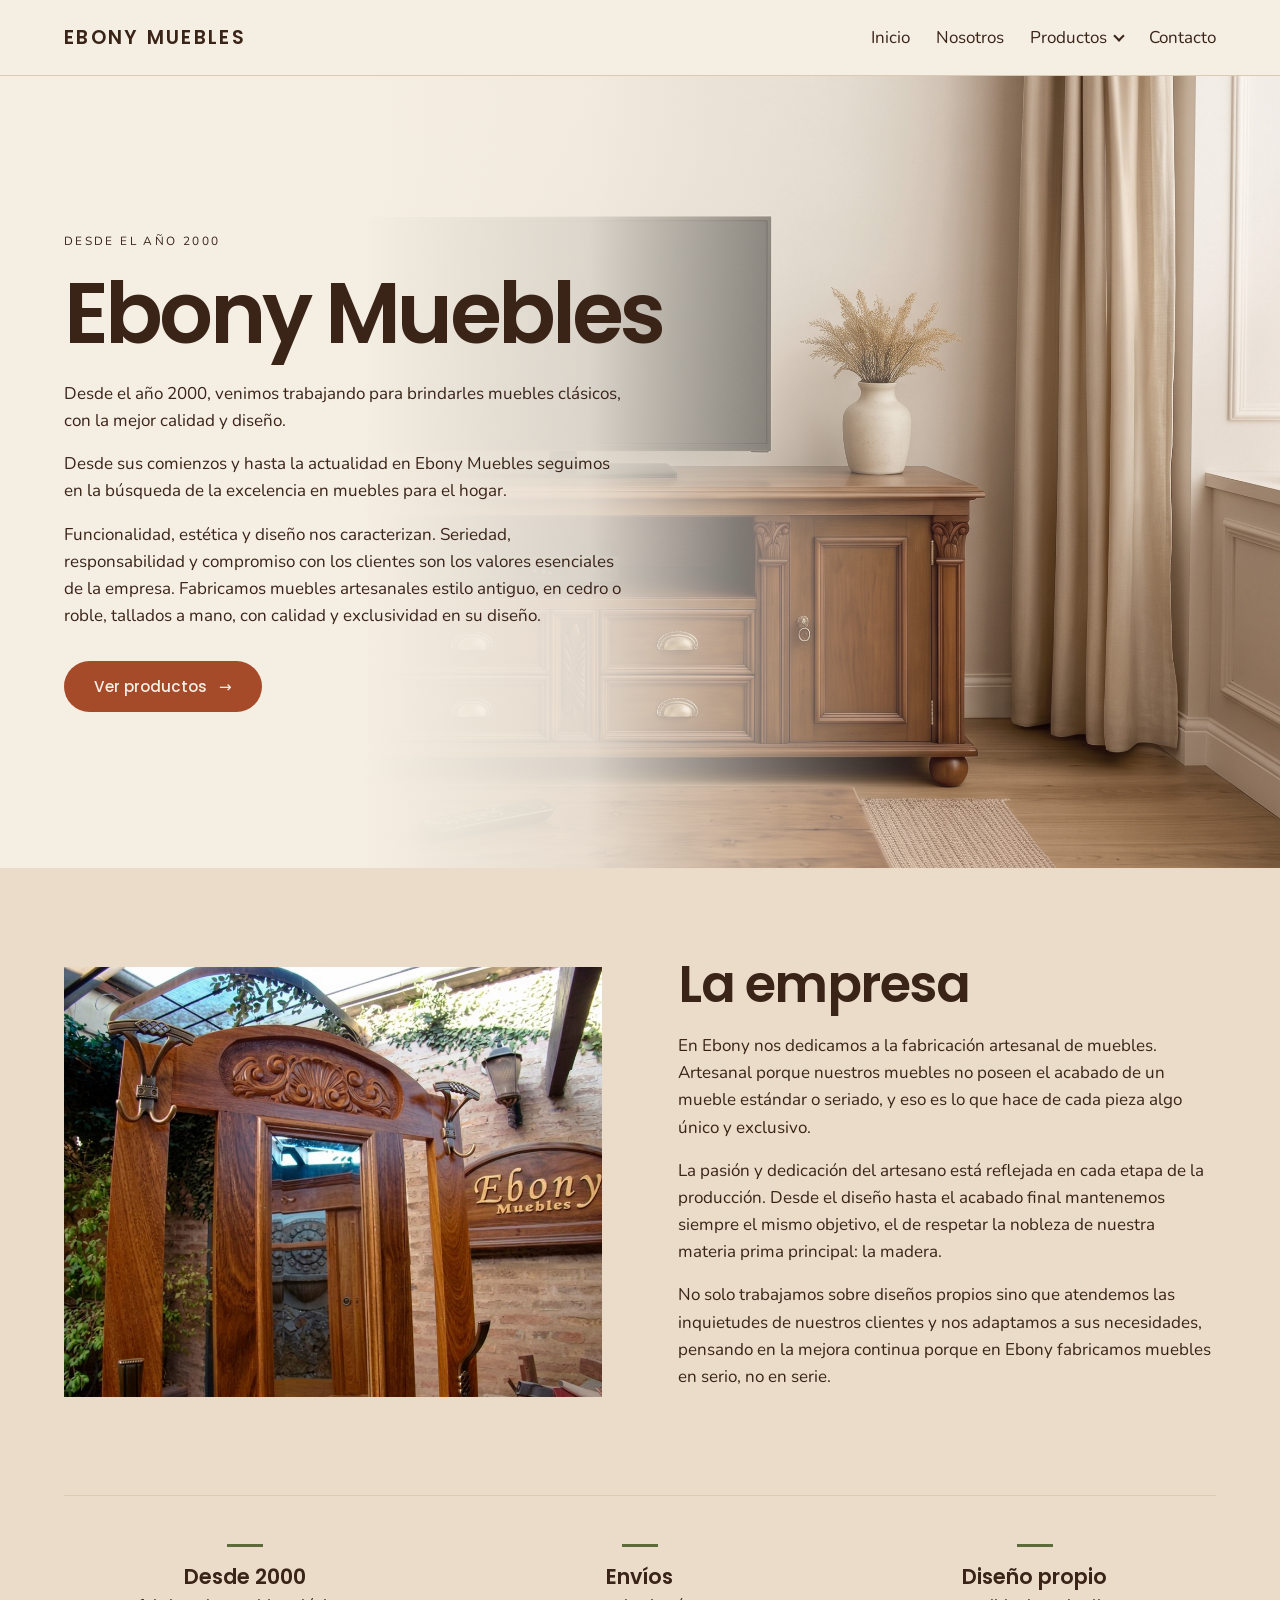
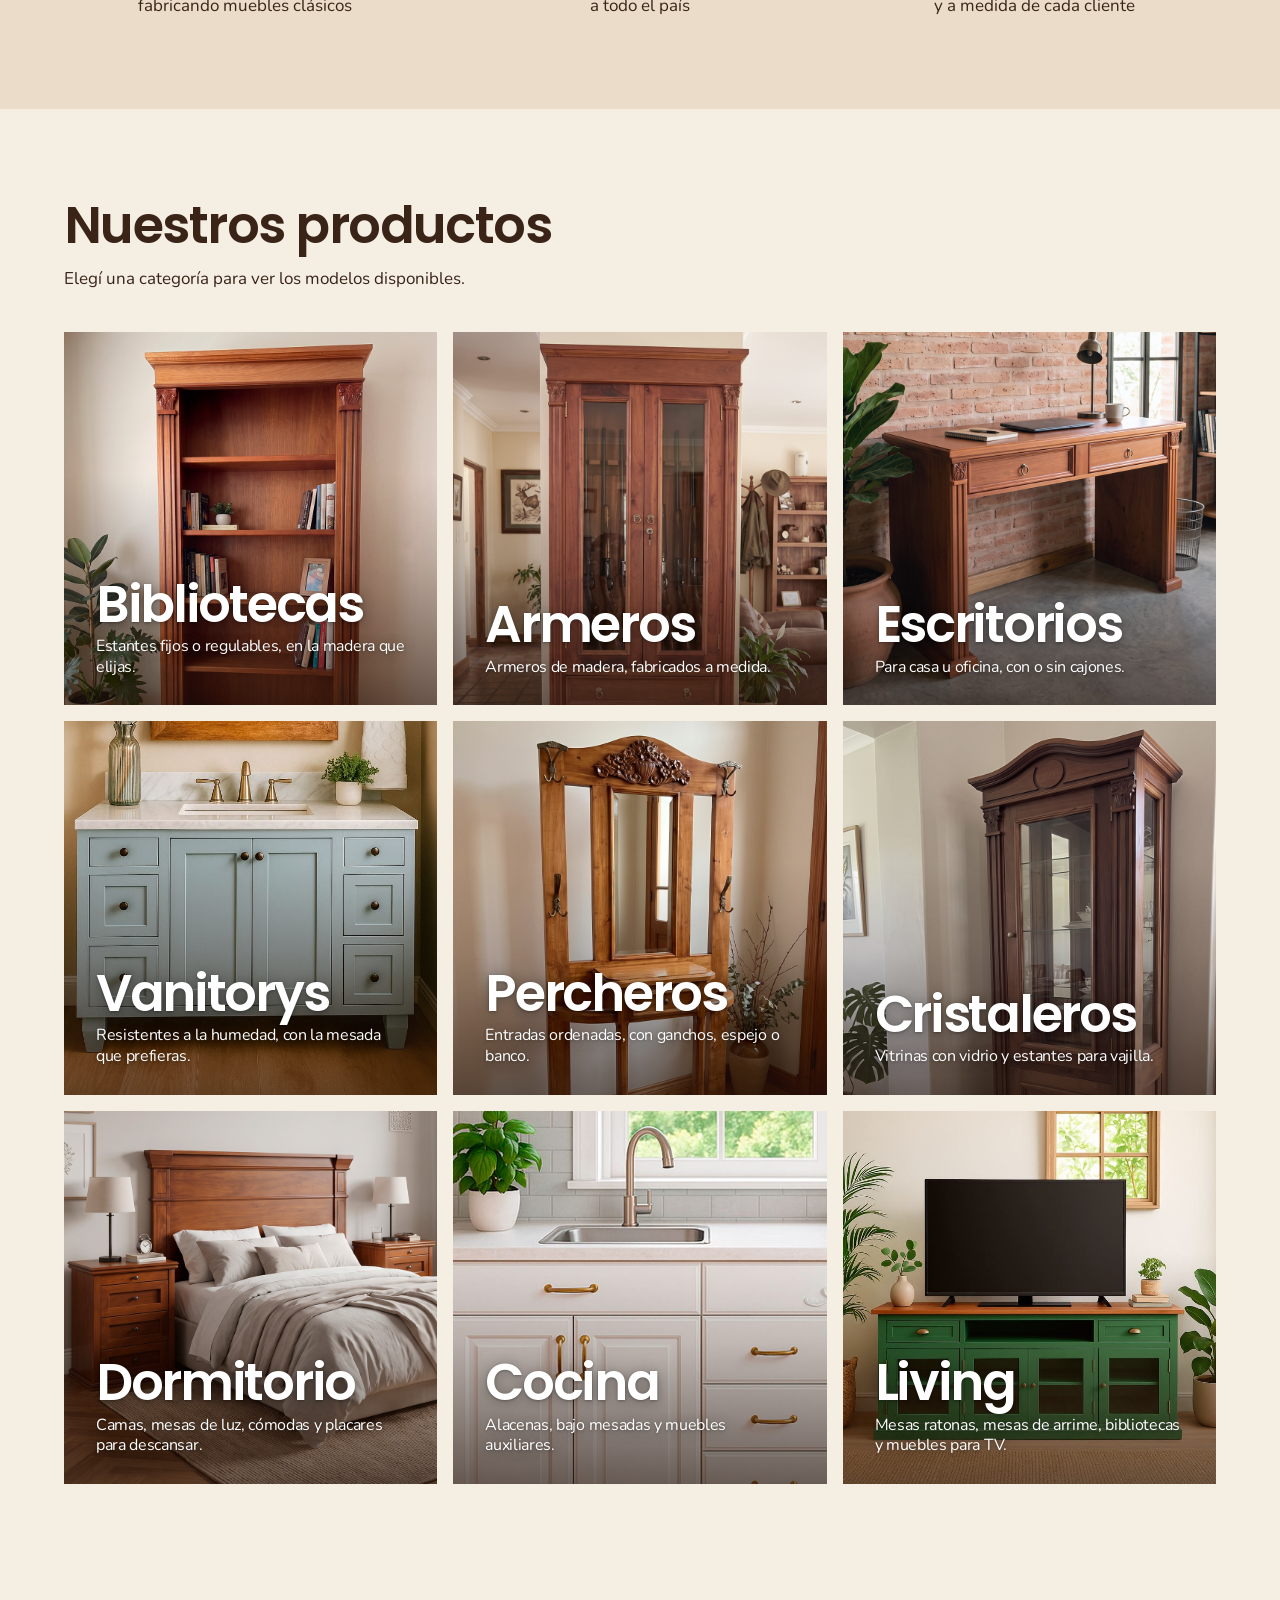
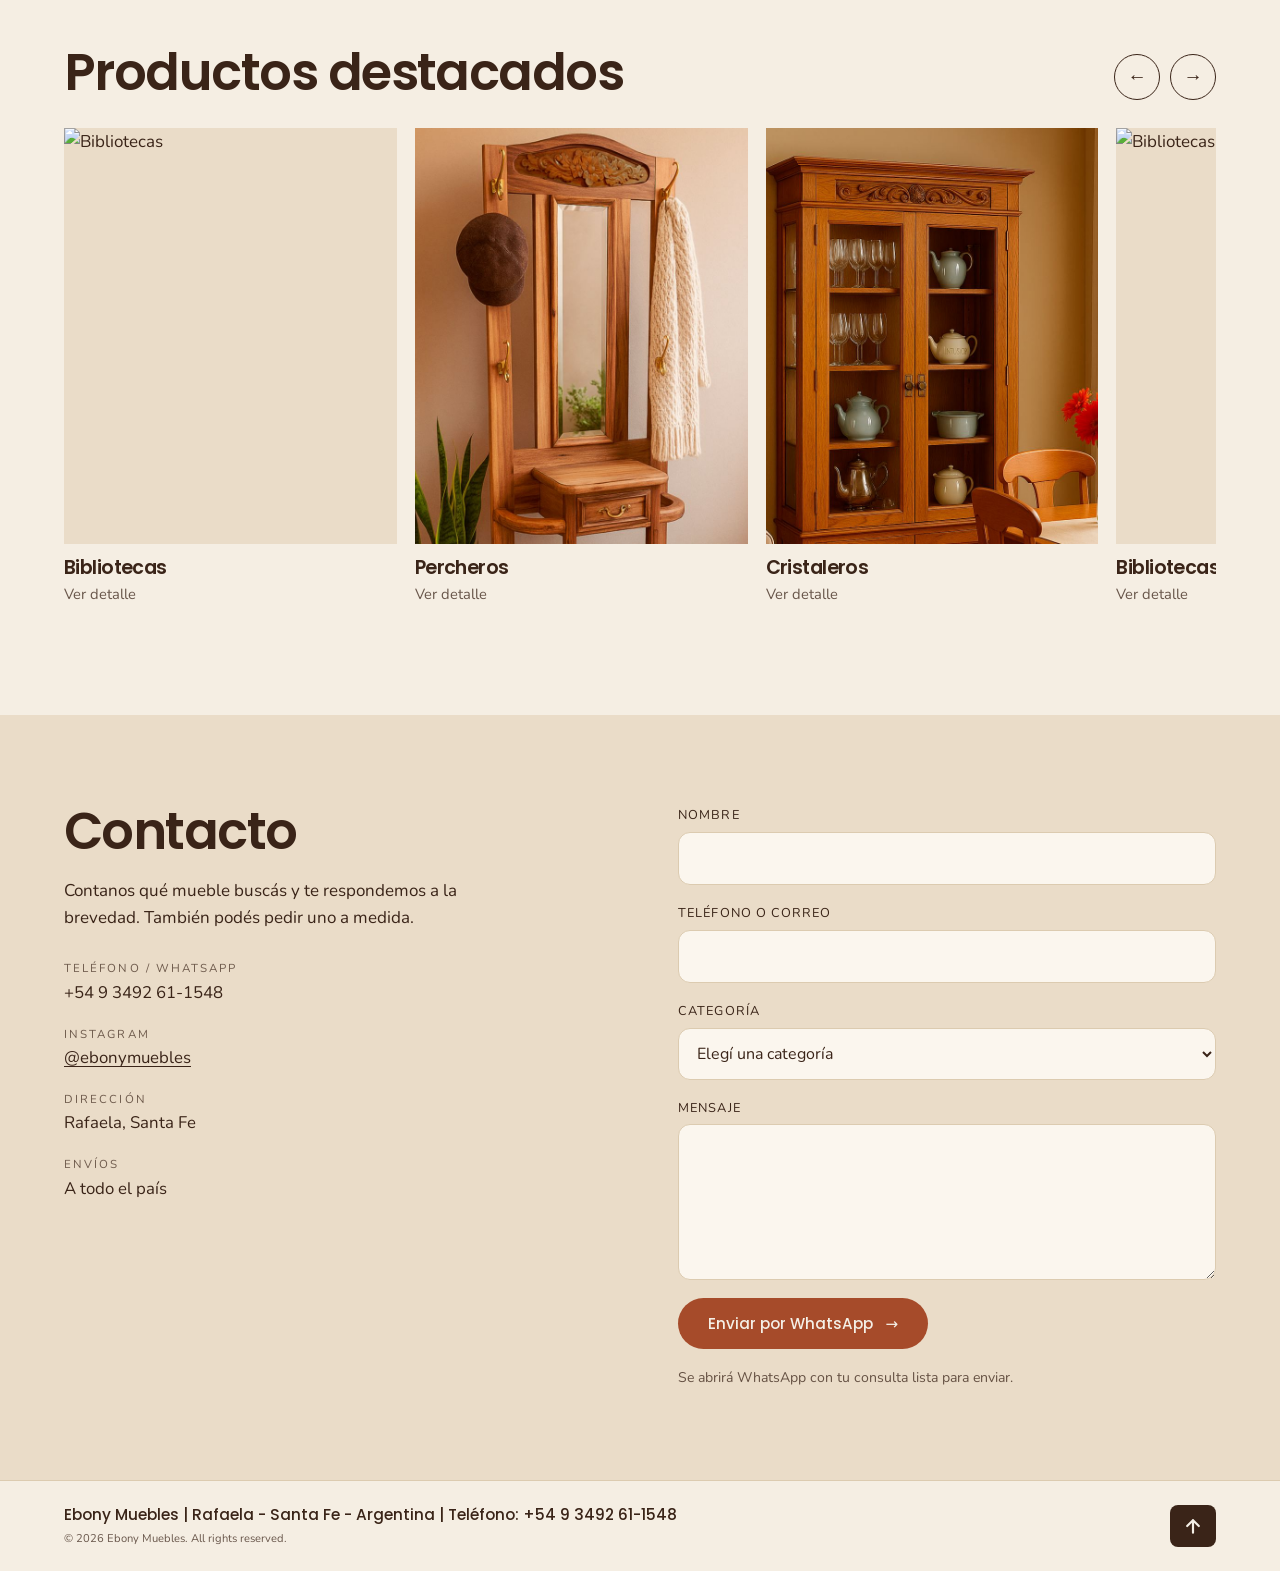
==== commit a87706a1: "cambio de categoria espejos por armeros" ====
--- a/index.html
+++ b/index.html
@@ -19,7 +19,8 @@
 <!-- ===== MENÚ SUPERIOR ===== -->
 <nav>
 <b>Ebony Muebles</b>
-<div>
+<button class="burger" id="burger" aria-label="Abrir menú" aria-expanded="false" aria-controls="menu-nav"><span></span><span></span><span></span></button>
+<div id="menu-nav">
 <a href="#inicio">Inicio</a>
 <a href="#nosotros">Nosotros</a>
 <details class="dd" id="dd"><summary>Productos</summary><ul id="menu-categorias"></ul></details>
@@ -81,7 +82,7 @@
 <h2>Contacto</h2>
 <p>Contanos qué mueble buscás y te respondemos a la brevedad. También podés pedir uno a medida.</p>
 <dl>
-<dt>Teléfono / WhatsApp</dt><dd>+54 9 3492 66-6660</dd>
+<dt>Teléfono / WhatsApp</dt><dd>+54 9 3492 61-1548</dd>
 <dt>Instagram</dt><dd><a href="https://www.instagram.com/ebonymuebles" target="_blank" rel="noopener">@ebonymuebles</a></dd>
 <dt>Dirección</dt><dd>Rafaela, Santa Fe</dd>
 <dt>Envíos</dt><dd>A todo el país</dd>
@@ -113,10 +114,10 @@
 <!-- ===== PIE DE PÁGINA ===== -->
 <footer>
 <div class="pie-texto">
-<p>Ebony Muebles | Rafaela - Santa Fe - Argentina | Teléfono: +54 9 3492 66-6660</p>
+<p>Ebony Muebles | Rafaela - Santa Fe - Argentina | Teléfono: +54 9 3492 61-1548</p>
 <small>© 2026 Ebony Muebles. All rights reserved.</small>
 </div>
-<a class="subir" href="#inicio" aria-label="Volver arriba"><svg width="22" height="22" viewBox="0 0 24 24" fill="none" stroke="currentColor" stroke-width="2.6" stroke-linecap="round" stroke-linejoin="round" aria-hidden="true"><path d="M12 20V5M5 12l7-7 7 7"/></svg></a>
+<a class="subir" href="#inicio" aria-label="Volver arriba"><svg width="20" height="20" viewBox="0 0 24 24" fill="none" stroke="currentColor" stroke-width="2.6" stroke-linecap="round" stroke-linejoin="round" aria-hidden="true"><path d="M12 20V5M5 12l7-7 7 7"/></svg></a>
 </footer>
 
 <!-- ===== FICHA DE PRODUCTO (visor que se abre al hacer clic en una foto) ===== -->
--- a/css/estilos.css
+++ b/css/estilos.css
@@ -33,6 +33,11 @@
 body{margin:0;background:var(--bg);color:var(--ink);font:400 17px/1.6 Nunito,system-ui,sans-serif}
 h1,h2,h3{font-family:Poppins,Nunito,system-ui,sans-serif;font-weight:600;line-height:1.05;letter-spacing:-.03em;margin:0}
 a{color:inherit}
+/* Cursores: flecha común sobre los textos (no el cursor de escribir), manito en lo clickeable,
+   y cursor de texto solo dentro de los campos del formulario */
+body{cursor:default}
+a,button,summary,select,label{cursor:pointer}
+input,textarea{cursor:text}
 :focus-visible{outline:3px solid var(--acento);outline-offset:3px}
 section{padding:10vh 5vw}
 
@@ -57,6 +62,7 @@
   background:var(--bg);border-bottom:1px solid var(--linea);
 }
 nav b{font:600 1.2rem Poppins,Nunito,system-ui,sans-serif;letter-spacing:.12em;text-transform:uppercase}
+.burger{display:none}   /* el botón de 3 rayitas solo aparece en celular */
 nav div a{margin-left:22px;text-decoration:none}
 nav div a:hover{color:var(--acento)}
 
@@ -75,13 +81,29 @@
 .dd li a:hover{background:var(--arena);color:var(--acento)}
 .dd li:first-child{border-bottom:1px solid var(--linea);margin-bottom:6px}
 
-@media(max-width:760px){
-  nav{flex-direction:column;gap:8px;padding:12px 5vw}
+@media(max-width:760px){      /* celular: marca + botón de 3 rayitas, y el menú se despliega abajo */
+  nav{padding:12px 5vw}
   nav b{font-size:1rem}
-  nav div{display:flex;flex-wrap:wrap;justify-content:center;align-items:center;gap:4px 20px}
-  nav div a,.dd{margin-left:0;font-size:.95rem}
-  .dd{position:static}                          /* la lista se abre del ancho de la pantalla */
-  .dd ul{left:5vw;right:5vw;top:100%;min-width:0}
+  .burger{
+    display:flex;flex-direction:column;justify-content:center;gap:5px;width:44px;height:44px;margin-right:-8px;
+    padding:0 10px;background:none;border:0;cursor:pointer;
+  }
+  .burger span{display:block;height:2px;background:var(--ink);border-radius:2px;transition:transform .3s,opacity .3s}
+  .burger[aria-expanded="true"] span:nth-child(1){transform:translateY(7px) rotate(45deg)}
+  .burger[aria-expanded="true"] span:nth-child(2){opacity:0}
+  .burger[aria-expanded="true"] span:nth-child(3){transform:translateY(-7px) rotate(-45deg)}
+  #menu-nav{
+    display:none;position:absolute;top:100%;left:0;right:0;flex-direction:column;padding:4px 5vw 14px;
+    background:var(--bg);border-bottom:1px solid var(--linea);box-shadow:0 12px 24px rgba(60,40,20,.1);
+    max-height:calc(100vh - 70px);overflow:auto;
+  }
+  #menu-nav.abierto{display:flex}
+  #menu-nav>a,.dd summary{margin:0;padding:14px 4px;font-size:1.05rem;border-bottom:1px solid var(--linea)}
+  .dd{display:block;margin:0}
+  .dd summary{display:flex;justify-content:space-between;align-items:center}
+  .dd ul{position:static;min-width:0;padding:2px 0 6px 14px;border:0;background:none;box-shadow:none}
+  .dd li:first-child{border-bottom:0;margin-bottom:0}
+  .dd li a{padding:11px 4px}
 }
 
 
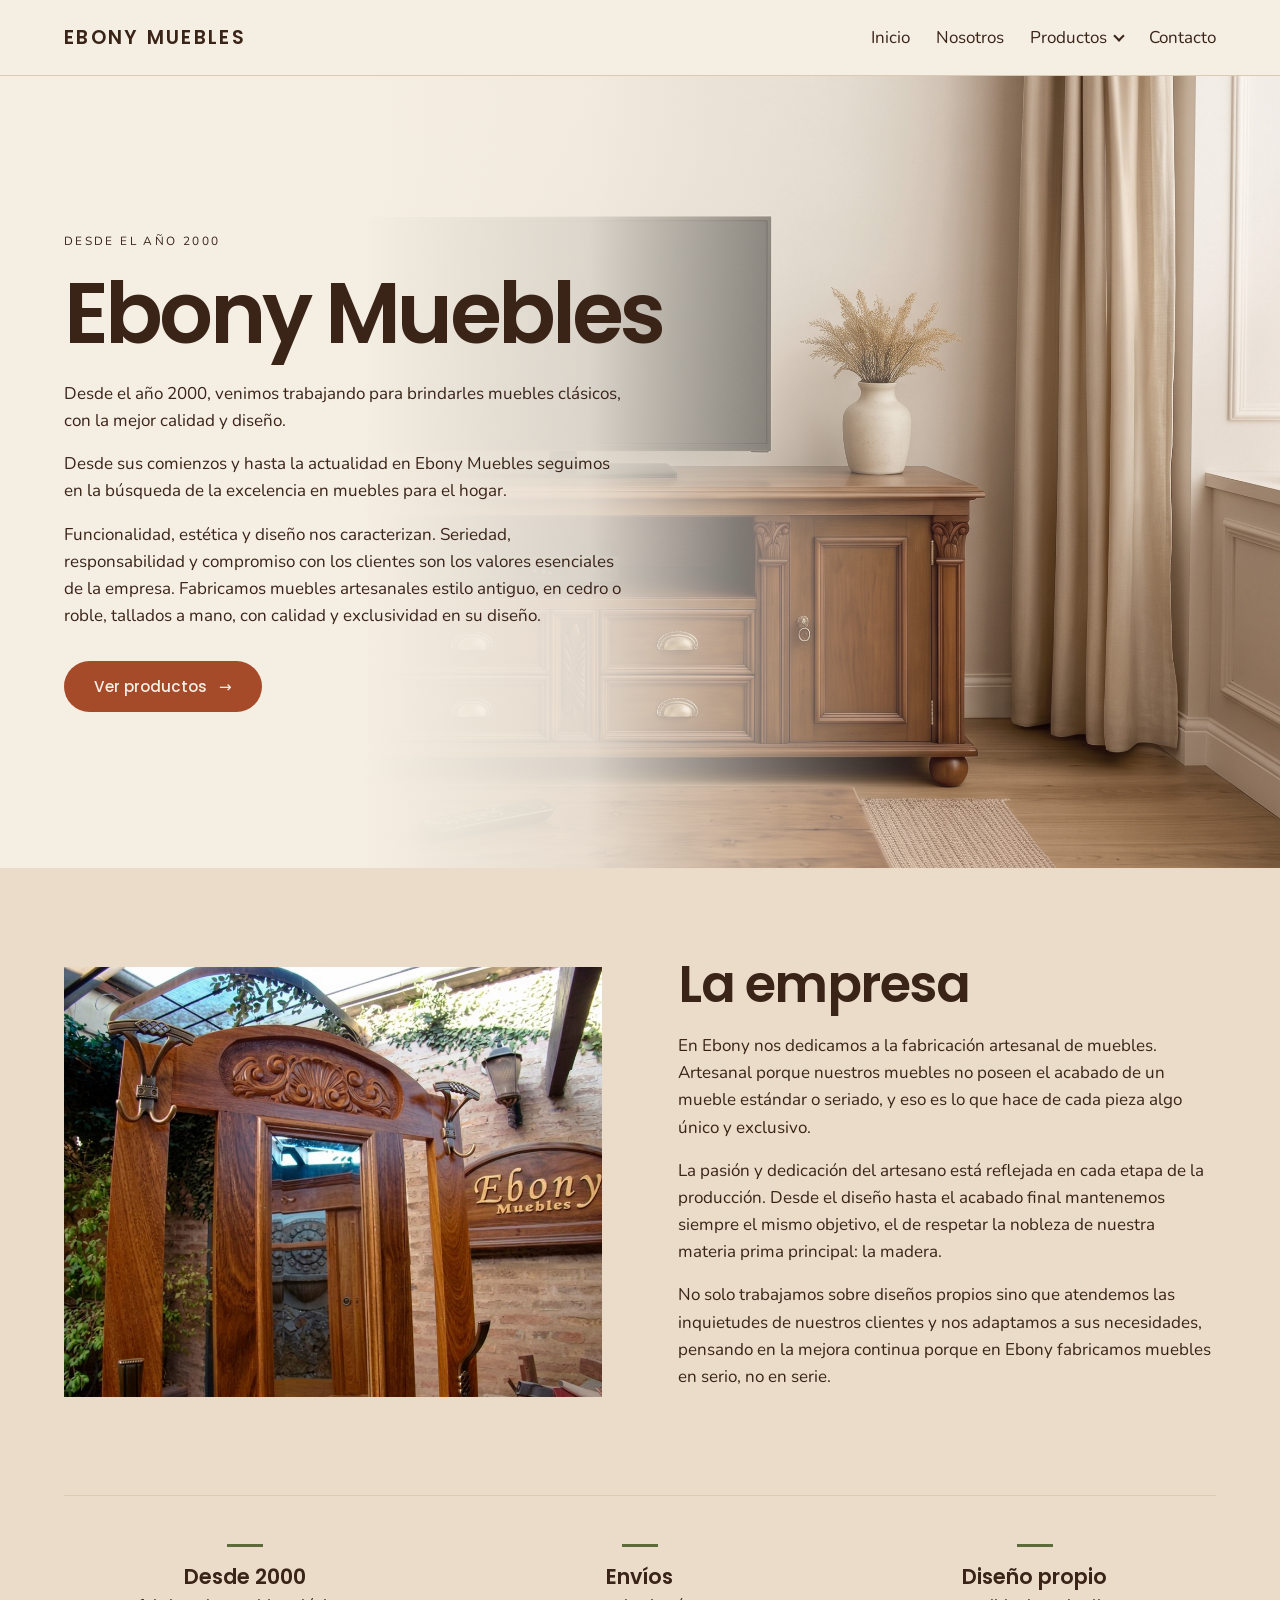
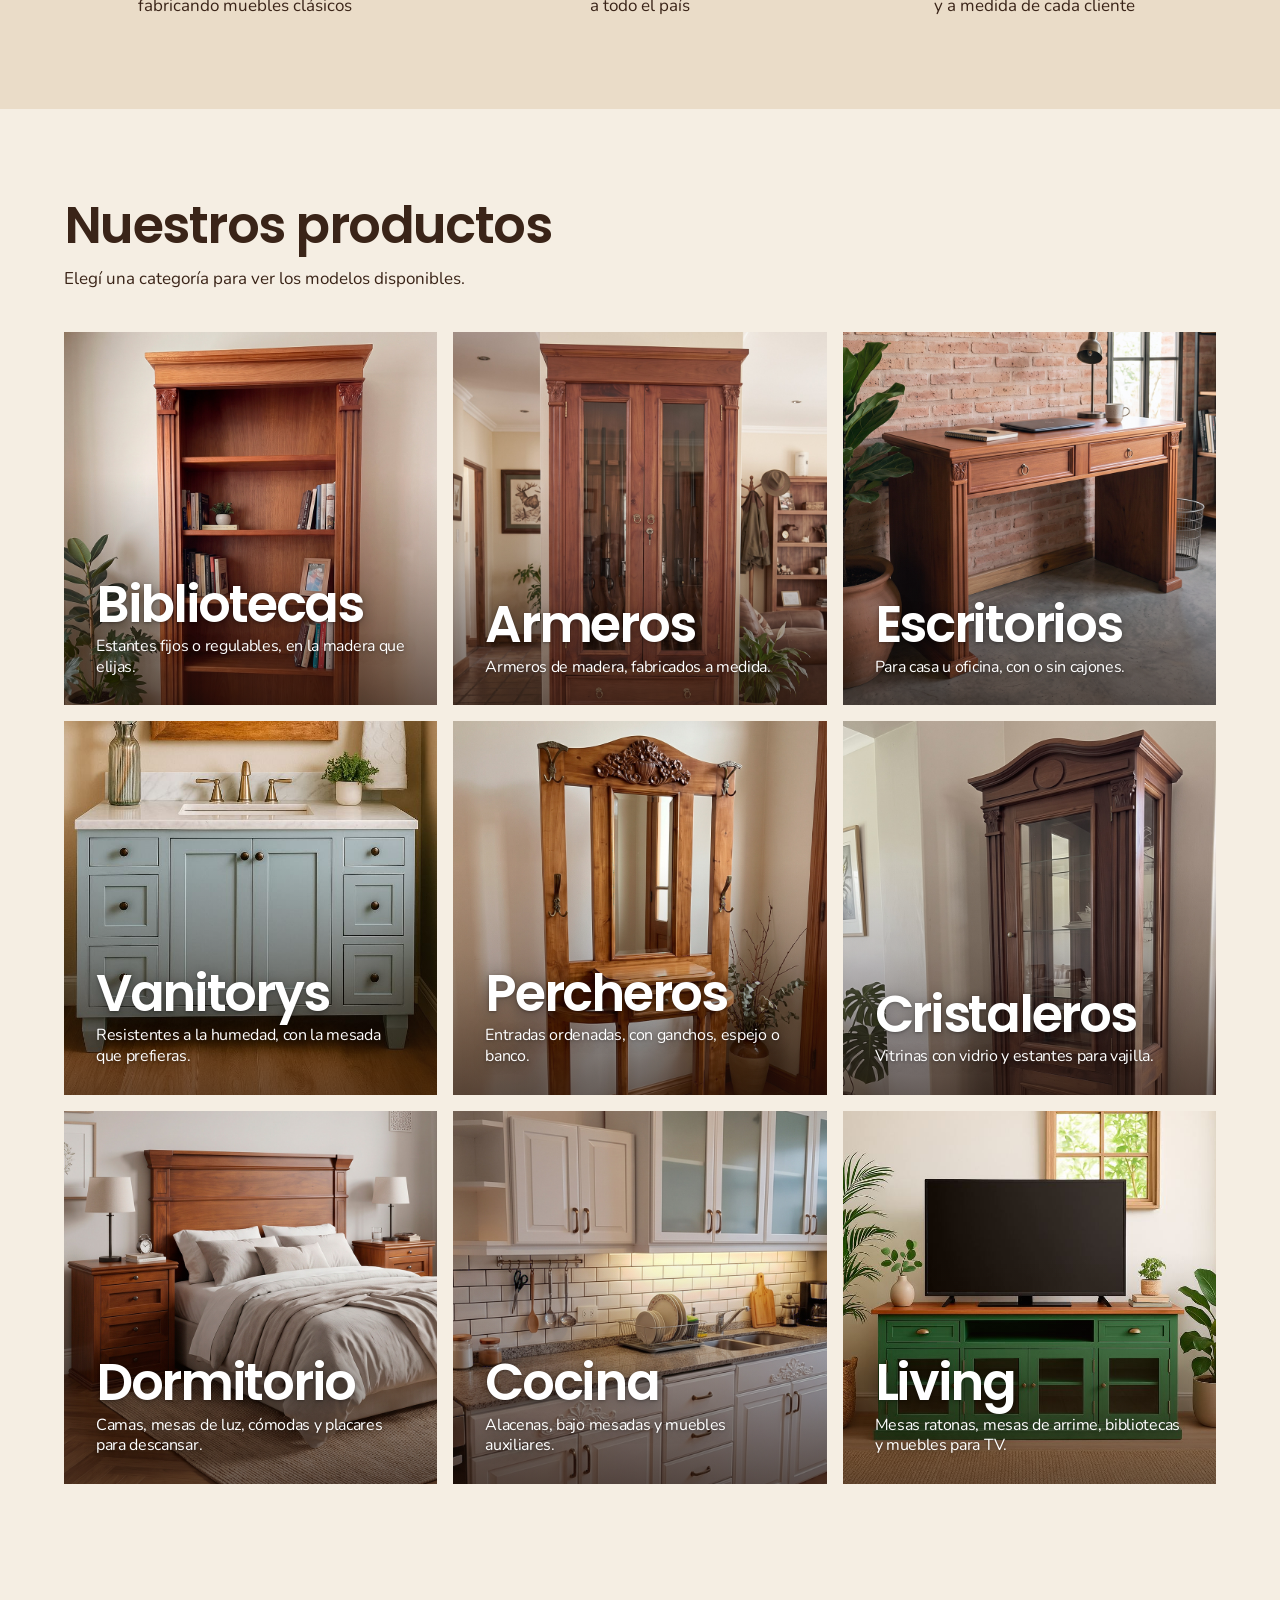
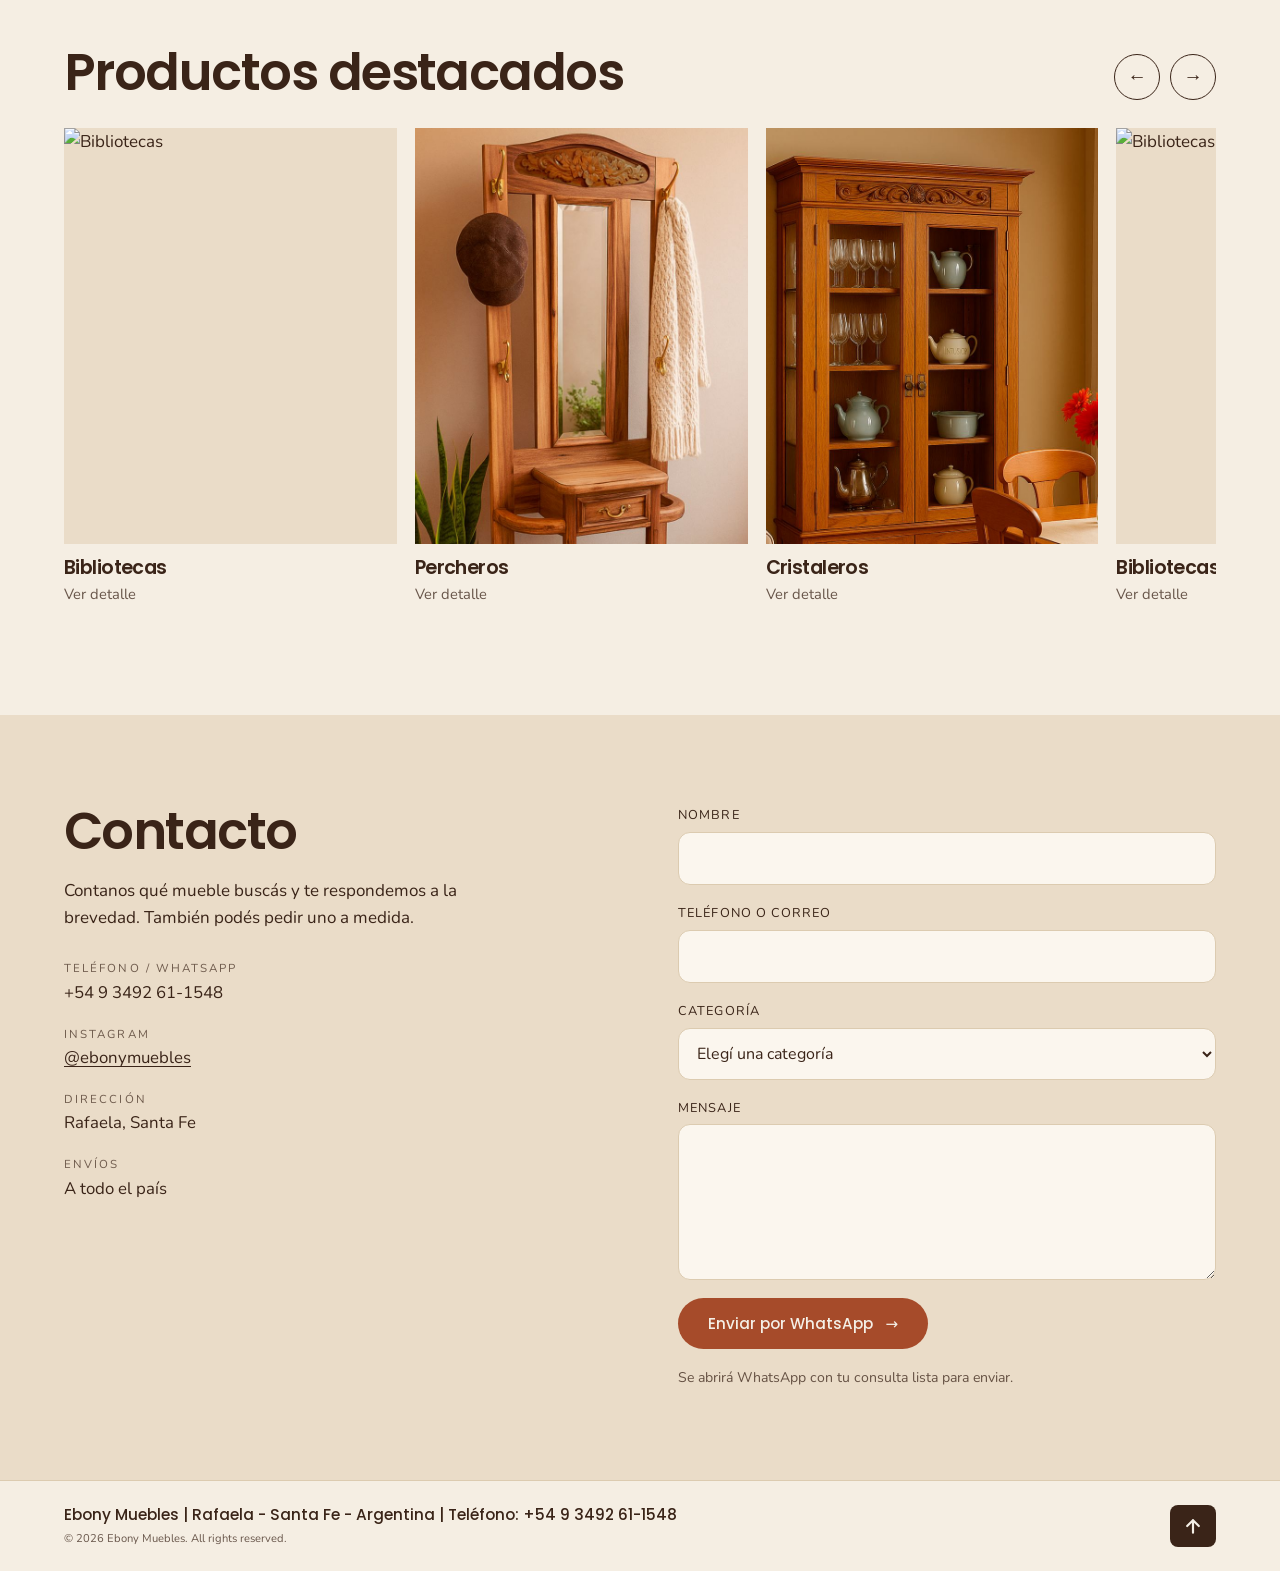
==== commit f06bf89e: "correcciones generales, cambio portada cocina" ====
--- a/index.html
+++ b/index.html
@@ -1,158 +1,265 @@
-<!DOCTYPE html>
+<!doctype html>
 <html lang="es">
-<head>
-<meta charset="utf-8">
-<meta name="viewport" content="width=device-width, initial-scale=1, viewport-fit=cover">
-<title>Ebony Muebles — Muebles artesanales clásicos</title>
-<link href="https://fonts.googleapis.com/css2?family=Poppins:wght@500;600;700&family=Nunito:wght@400;500;600;700&display=swap" rel="stylesheet">
-<link rel="stylesheet" href="css/estilos.css">
-</head>
-<body>
-
-<!-- =====================================================
-     ESTRUCTURA DE LA PÁGINA
-     Los estilos están en css/estilos.css y la lógica en js/*.js.
-     Las categorías (menú, tarjetas y lista del formulario)
-     se generan solas desde js/datos.js.
-     ===================================================== -->
-
-<!-- ===== MENÚ SUPERIOR ===== -->
-<nav>
-<b>Ebony Muebles</b>
-<button class="burger" id="burger" aria-label="Abrir menú" aria-expanded="false" aria-controls="menu-nav"><span></span><span></span><span></span></button>
-<div id="menu-nav">
-<a href="#inicio">Inicio</a>
-<a href="#nosotros">Nosotros</a>
-<details class="dd" id="dd"><summary>Productos</summary><ul id="menu-categorias"></ul></details>
-<a href="#contacto">Contacto</a>
-</div>
-</nav>
-
-<!-- ===== PÁGINA PRINCIPAL (inicio + empresa + productos + destacados + contacto) ===== -->
-<div id="home">
-
-<!-- Inicio: la foto de fondo es imagenes/inicio.jpg -->
-<header class="hero" id="inicio">
-<div class="hero-bg" role="img" aria-label="Mueble de living tallado en madera"></div>
-<div class="hero-texto">
-<div class="eyebrow">Desde el año 2000</div>
-<h1>Ebony Muebles</h1>
-<p>Desde el año 2000, venimos trabajando para brindarles muebles clásicos, con la mejor calidad y diseño.</p>
-<p>Desde sus comienzos y hasta la actualidad en Ebony Muebles seguimos en la búsqueda de la excelencia en muebles para el hogar.</p>
-<p>Funcionalidad, estética y diseño nos caracterizan. Seriedad, responsabilidad y compromiso con los clientes son los valores esenciales de la empresa. Fabricamos muebles artesanales estilo antiguo, en cedro o roble, tallados a mano, con calidad y exclusividad en su diseño.</p>
-<a class="btn" href="#productos">Ver productos</a>
-</div>
-</header>
-
-<!-- La empresa: la foto es imagenes/empresa.jpg -->
-<section class="about" id="nosotros">
-<div class="fotobox"><img class="foto" alt="Perchero tallado a mano en el taller de Ebony Muebles" src="imagenes/empresa.jpg"></div>
-<div class="atext">
-<h2>La empresa</h2>
-<p>En Ebony nos dedicamos a la fabricación artesanal de muebles. Artesanal porque nuestros muebles no poseen el acabado de un mueble estándar o seriado, y eso es lo que hace de cada pieza algo único y exclusivo.</p>
-<p>La pasión y dedicación del artesano está reflejada en cada etapa de la producción. Desde el diseño hasta el acabado final mantenemos siempre el mismo objetivo, el de respetar la nobleza de nuestra materia prima principal: la madera.</p>
-<p>No solo trabajamos sobre diseños propios sino que atendemos las inquietudes de nuestros clientes y nos adaptamos a sus necesidades, pensando en la mejora continua porque en Ebony fabricamos muebles en serio, no en serie.</p>
-</div>
-<div class="facts">
-<div><strong>Desde 2000</strong>fabricando muebles clásicos</div>
-<div><strong>Envíos</strong>a todo el país</div>
-<div><strong>Diseño propio</strong>y a medida de cada cliente</div>
-</div>
-</section>
-
-<!-- Categorías: las tarjetas las arma js/categorias.js (portadas en imagenes/portadas/) -->
-<section class="productos" id="productos">
-<h2>Nuestros productos</h2>
-<p>Elegí una categoría para ver los modelos disponibles.</p>
-<div class="grid" id="grid-categorias"></div>
-</section>
-
-<!-- Productos destacados: carrusel que arma js/destacados.js -->
-<section class="featured" id="destacados">
-<div class="fhead">
-<h2>Productos destacados</h2>
-<div class="farrows"><button id="fp" aria-label="Anterior">&larr;</button><button id="fn" aria-label="Siguiente">&rarr;</button></div>
-</div>
-<div class="ftrack" id="ft" tabindex="0" aria-label="Productos destacados"></div>
-</section>
-
-<!-- Contacto: el formulario abre WhatsApp (js/contacto.js) -->
-<section class="contact" id="contacto">
-<div>
-<h2>Contacto</h2>
-<p>Contanos qué mueble buscás y te respondemos a la brevedad. También podés pedir uno a medida.</p>
-<dl>
-<dt>Teléfono / WhatsApp</dt><dd>+54 9 3492 61-1548</dd>
-<dt>Instagram</dt><dd><a href="https://www.instagram.com/ebonymuebles" target="_blank" rel="noopener">@ebonymuebles</a></dd>
-<dt>Dirección</dt><dd>Rafaela, Santa Fe</dd>
-<dt>Envíos</dt><dd>A todo el país</dd>
-</dl>
-</div>
-<form id="cf" novalidate>
-<label>Nombre<input id="cn" required autocomplete="name"></label>
-<label>Teléfono o correo<input id="cc" required autocomplete="email"></label>
-<label>Categoría<select id="cs"></select></label>
-<label>Mensaje<textarea id="cm" rows="5" required></textarea></label>
-<button class="btn" type="submit">Enviar por WhatsApp</button>
-<p id="cr" class="note" role="status">Se abrirá WhatsApp con tu consulta lista para enviar.</p>
-</form>
-</section>
-
-</div><!-- /home -->
-
-<!-- ===== GALERÍA DE UNA CATEGORÍA (se muestra al elegir una categoría) ===== -->
-<main id="galeria" hidden>
-<section class="gal">
-<a class="back" href="#productos">Volver a productos</a>
-<h2 id="gt"></h2>
-<p id="gd"></p>
-<div class="ggrid" id="gg"></div>
-<a class="btn" href="#contacto">Consultar por esta categoría</a>
-</section>
-</main>
-
-<!-- ===== PIE DE PÁGINA ===== -->
-<footer>
-<div class="pie-texto">
-<p>Ebony Muebles | Rafaela - Santa Fe - Argentina | Teléfono: +54 9 3492 61-1548</p>
-<small>© 2026 Ebony Muebles. All rights reserved.</small>
-</div>
-<a class="subir" href="#inicio" aria-label="Volver arriba"><svg width="20" height="20" viewBox="0 0 24 24" fill="none" stroke="currentColor" stroke-width="2.6" stroke-linecap="round" stroke-linejoin="round" aria-hidden="true"><path d="M12 20V5M5 12l7-7 7 7"/></svg></a>
-</footer>
-
-<!-- ===== FICHA DE PRODUCTO (visor que se abre al hacer clic en una foto) ===== -->
-<div id="lb" role="dialog" aria-modal="true" aria-label="Detalle del producto">
-<button class="lbb" id="lbx" aria-label="Cerrar">&times;</button>
-<div class="lbbox">
-<div class="lbimg">
-<button class="lbb" id="lbp" aria-label="Anterior">&lsaquo;</button>
-<img alt="">
-<button class="lbb" id="lbn" aria-label="Siguiente">&rsaquo;</button>
-</div>
-<aside class="lbinfo">
-<span id="lbcat"></span>
-<h3 id="lbt"></h3>
-<p id="lbd"></p>
-<p class="price" id="lbpr"></p>
-<a class="btn" id="lbw" target="_blank" rel="noopener">Consultar por WhatsApp</a>
-<a class="more" id="lbmore" href="#">Ver más de esta categoría</a>
-</aside>
-</div>
-</div>
-
-<!-- ===== SCRIPTS (el orden importa: cada uno usa lo definido antes) ===== -->
-<script src="config.js"></script>            <!-- conexión opcional con Supabase -->
-<script src="js/utilidades.js"></script>     <!-- funciones de ayuda -->
-<script src="js/datos.js"></script>          <!-- categorías, fotos, destacados, WhatsApp -->
-<script src="js/categorias.js"></script>     <!-- arma menú, tarjetas y lista del formulario -->
-<script src="js/animaciones.js"></script>    <!-- efectos al hacer scroll -->
-<script src="js/visor.js"></script>          <!-- ficha de producto -->
-<script src="js/destacados.js"></script>     <!-- carrusel de destacados -->
-<script src="js/galeria.js"></script>        <!-- galería de cada categoría -->
-<script src="js/contacto.js"></script>       <!-- formulario → WhatsApp -->
-<script src="js/menu.js"></script>           <!-- cierre del menú desplegable -->
-<script src="js/supabase.js"></script>       <!-- productos desde Supabase -->
-<script src="js/navegacion.js"></script>     <!-- cambio entre inicio y galerías -->
-<script src="js/app.js"></script>            <!-- arranque -->
-</body>
+  <head>
+    <meta charset="utf-8" />
+    <meta
+      name="viewport"
+      content="width=device-width, initial-scale=1, viewport-fit=cover"
+    />
+    <title>Ebony Muebles — Muebles artesanales</title>
+    <link
+      href="https://fonts.googleapis.com/css2?family=Poppins:wght@500;600;700&family=Nunito:wght@400;500;600;700&display=swap"
+      rel="stylesheet"
+    />
+    <link rel="stylesheet" href="css/estilos.css" />
+  </head>
+  <body>
+    <!-- ===== MENÚ SUPERIOR ===== -->
+    <nav>
+      <b>Ebony Muebles</b>
+      <button
+        class="burger"
+        id="burger"
+        aria-label="Abrir menú"
+        aria-expanded="false"
+        aria-controls="menu-nav"
+      >
+        <span></span><span></span><span></span>
+      </button>
+      <div id="menu-nav">
+        <a href="#inicio">Inicio</a>
+        <a href="#nosotros">Nosotros</a>
+        <details class="dd" id="dd">
+          <summary>Productos</summary>
+          <ul id="menu-categorias"></ul>
+        </details>
+        <a href="#contacto">Contacto</a>
+      </div>
+    </nav>
+
+    <!-- ===== PÁGINA PRINCIPAL (inicio + empresa + productos + destacados + contacto) ===== -->
+    <div id="home">
+      <!-- Inicio -->
+      <header class="hero" id="inicio">
+        <div
+          class="hero-bg"
+          role="img"
+          aria-label="Mueble de living tallado en madera"
+        ></div>
+        <div class="hero-texto">
+          <div class="eyebrow">Desde el año 2000</div>
+          <h1>Ebony Muebles</h1>
+          <p>
+            Desde el año 2000, venimos trabajando para brindarles muebles
+            clásicos, con la mejor calidad y diseño.
+          </p>
+          <p>
+            Desde sus comienzos y hasta la actualidad en Ebony Muebles seguimos
+            en la búsqueda de la excelencia en muebles para el hogar.
+          </p>
+          <p>
+            Funcionalidad, estética y diseño nos caracterizan. Seriedad,
+            responsabilidad y compromiso con los clientes son los valores
+            esenciales de la empresa. Fabricamos muebles artesanales estilo
+            antiguo, en cedro o roble, tallados a mano, con calidad y
+            exclusividad en su diseño.
+          </p>
+          <a class="btn" href="#productos">Ver productos</a>
+        </div>
+      </header>
+
+      <!-- La empresa -->
+      <section class="about" id="nosotros">
+        <div class="fotobox">
+          <img
+            class="foto"
+            alt="Perchero tallado a mano en el taller de Ebony Muebles"
+            src="imagenes/empresa.jpg"
+          />
+        </div>
+        <div class="atext">
+          <h2>La empresa</h2>
+          <p>
+            En Ebony nos dedicamos a la fabricación artesanal de muebles.
+            Artesanal porque nuestros muebles no poseen el acabado de un mueble
+            estándar o seriado, y eso es lo que hace de cada pieza algo único y
+            exclusivo.
+          </p>
+          <p>
+            La pasión y dedicación del artesano está reflejada en cada etapa de
+            la producción. Desde el diseño hasta el acabado final mantenemos
+            siempre el mismo objetivo, el de respetar la nobleza de nuestra
+            materia prima principal: la madera.
+          </p>
+          <p>
+            No solo trabajamos sobre diseños propios sino que atendemos las
+            inquietudes de nuestros clientes y nos adaptamos a sus necesidades,
+            pensando en la mejora continua porque en Ebony fabricamos muebles en
+            serio, no en serie.
+          </p>
+        </div>
+        <div class="facts">
+          <div><strong>Desde 2000</strong>fabricando muebles clásicos</div>
+          <div><strong>Envíos</strong>a todo el país</div>
+          <div><strong>Diseño propio</strong>y a medida de cada cliente</div>
+        </div>
+      </section>
+
+      <!-- Categorías -->
+      <section class="productos" id="productos">
+        <h2>Nuestros productos</h2>
+        <p>Elegí una categoría para ver los modelos disponibles.</p>
+        <div class="grid" id="grid-categorias"></div>
+      </section>
+
+      <!-- Productos destacados -->
+      <section class="featured" id="destacados">
+        <div class="fhead">
+          <h2>Productos destacados</h2>
+          <div class="farrows">
+            <button id="fp" aria-label="Anterior">&larr;</button
+            ><button id="fn" aria-label="Siguiente">&rarr;</button>
+          </div>
+        </div>
+        <div
+          class="ftrack"
+          id="ft"
+          tabindex="0"
+          aria-label="Productos destacados"
+        ></div>
+      </section>
+
+      <!-- Contacto -->
+      <section class="contact" id="contacto">
+        <div>
+          <h2>Contacto</h2>
+          <p>
+            Contanos qué mueble buscás y te respondemos a la brevedad. También
+            podés pedir uno a medida.
+          </p>
+          <dl>
+            <dt>Teléfono / WhatsApp</dt>
+            <dd>+54 9 3492 61-1548</dd>
+            <dt>Instagram</dt>
+            <dd>
+              <a
+                href="https://www.instagram.com/ebonymuebles"
+                target="_blank"
+                rel="noopener"
+                >@ebonymuebles</a
+              >
+            </dd>
+            <dt>Dirección</dt>
+            <dd>Rafaela, Santa Fe</dd>
+            <dt>Envíos</dt>
+            <dd>A todo el país</dd>
+          </dl>
+        </div>
+        <form id="cf" novalidate>
+          <label>Nombre<input id="cn" required autocomplete="name" /></label>
+          <label
+            >Teléfono o correo<input id="cc" required autocomplete="email"
+          /></label>
+          <label>Categoría<select id="cs"></select></label>
+          <label>Mensaje<textarea id="cm" rows="5" required></textarea></label>
+          <button class="btn" type="submit">Enviar por WhatsApp</button>
+          <p id="cr" class="note" role="status">
+            Se abrirá WhatsApp con tu consulta lista para enviar.
+          </p>
+        </form>
+      </section>
+    </div>
+    <!-- /home -->
+
+    <!-- ===== GALERÍA DE UNA CATEGORÍA  ===== -->
+    <main id="galeria" hidden>
+      <section class="gal">
+        <a class="back" href="#productos">Volver a productos</a>
+        <h2 id="gt"></h2>
+        <p id="gd"></p>
+        <div class="ggrid" id="gg"></div>
+        <a class="btn" href="#contacto">Consultar por esta categoría</a>
+      </section>
+    </main>
+
+    <!-- ===== PIE DE PÁGINA ===== -->
+    <footer>
+      <div class="pie-texto">
+        <p>
+          Ebony Muebles | Rafaela - Santa Fe - Argentina | Teléfono: +54 9 3492
+          61-1548
+        </p>
+        <small>© 2026 Ebony Muebles. All rights reserved.</small>
+      </div>
+      <a class="subir" href="#inicio" aria-label="Volver arriba"
+        ><svg
+          width="20"
+          height="20"
+          viewBox="0 0 24 24"
+          fill="none"
+          stroke="currentColor"
+          stroke-width="2.6"
+          stroke-linecap="round"
+          stroke-linejoin="round"
+          aria-hidden="true"
+        >
+          <path d="M12 20V5M5 12l7-7 7 7" /></svg
+      ></a>
+    </footer>
+
+    <!-- ===== FICHA DE PRODUCTO  ===== -->
+    <div
+      id="lb"
+      role="dialog"
+      aria-modal="true"
+      aria-label="Detalle del producto"
+    >
+      <button class="lbb" id="lbx" aria-label="Cerrar">&times;</button>
+      <div class="lbbox">
+        <div class="lbimg">
+          <button class="lbb" id="lbp" aria-label="Anterior">&lsaquo;</button>
+          <img alt="" />
+          <button class="lbb" id="lbn" aria-label="Siguiente">&rsaquo;</button>
+        </div>
+        <aside class="lbinfo">
+          <span id="lbcat"></span>
+          <h3 id="lbt"></h3>
+          <p id="lbd"></p>
+          <p class="price" id="lbpr"></p>
+          <a class="btn" id="lbw" target="_blank" rel="noopener"
+            >Consultar por WhatsApp</a
+          >
+          <a class="more" id="lbmore" href="#">Ver más de esta categoría</a>
+        </aside>
+      </div>
+    </div>
+
+    <!-- ===== SCRIPTS  ===== -->
+    <script src="config.js"></script>
+    <!-- conexión opcional con Supabase -->
+    <script src="js/utilidades.js"></script>
+    <!-- funciones de ayuda -->
+    <script src="js/datos.js"></script>
+    <!-- categorías, fotos, destacados, WhatsApp -->
+    <script src="js/categorias.js"></script>
+    <!-- arma menú, tarjetas y lista del formulario -->
+    <script src="js/animaciones.js"></script>
+    <!-- efectos al hacer scroll -->
+    <script src="js/visor.js"></script>
+    <!-- ficha de producto -->
+    <script src="js/destacados.js"></script>
+    <!-- carrusel de destacados -->
+    <script src="js/galeria.js"></script>
+    <!-- galería de cada categoría -->
+    <script src="js/contacto.js"></script>
+    <!-- formulario → WhatsApp -->
+    <script src="js/menu.js"></script>
+    <!-- cierre del menú desplegable -->
+    <script src="js/supabase.js"></script>
+    <!-- productos desde Supabase -->
+    <script src="js/navegacion.js"></script>
+    <!-- cambio entre inicio y galerías -->
+    <script src="js/app.js"></script>
+    <!-- arranque -->
+  </body>
 </html>
--- a/css/estilos.css
+++ b/css/estilos.css
@@ -1,17 +1,5 @@
-/* ==========================================================
-   EBONY MUEBLES · ESTILOS DEL SITIO
-   ----------------------------------------------------------
-    1. Base y colores        7. Productos destacados
-    2. Botones               8. Contacto
-    3. Menú                  9. Galería de una categoría
-    4. Inicio               10. Ficha de producto (visor)
-    5. La empresa           11. Pie de página
-    6. Categorías           12. Animaciones y movimiento reducido
-   ========================================================== */
-
-
-/* ---------- 1. BASE Y COLORES ----------
-   Para cambiar la paleta de todo el sitio, editá estos valores. */
+
+/* ---------- 1. BASE Y COLORES ---------- */
 :root{
   --bg:#f5eee3;          /* fondo general (crema) */
   --ink:#3a2418;         /* texto (marrón oscuro) */
@@ -33,8 +21,7 @@
 body{margin:0;background:var(--bg);color:var(--ink);font:400 17px/1.6 Nunito,system-ui,sans-serif}
 h1,h2,h3{font-family:Poppins,Nunito,system-ui,sans-serif;font-weight:600;line-height:1.05;letter-spacing:-.03em;margin:0}
 a{color:inherit}
-/* Cursores: flecha común sobre los textos (no el cursor de escribir), manito en lo clickeable,
-   y cursor de texto solo dentro de los campos del formulario */
+/* Cursores */
 body{cursor:default}
 a,button,summary,select,label{cursor:pointer}
 input,textarea{cursor:text}
@@ -81,7 +68,7 @@
 .dd li a:hover{background:var(--arena);color:var(--acento)}
 .dd li:first-child{border-bottom:1px solid var(--linea);margin-bottom:6px}
 
-@media(max-width:760px){      /* celular: marca + botón de 3 rayitas, y el menú se despliega abajo */
+@media(max-width:760px){      /* celular */
   nav{padding:12px 5vw}
   nav b{font-size:1rem}
   .burger{
